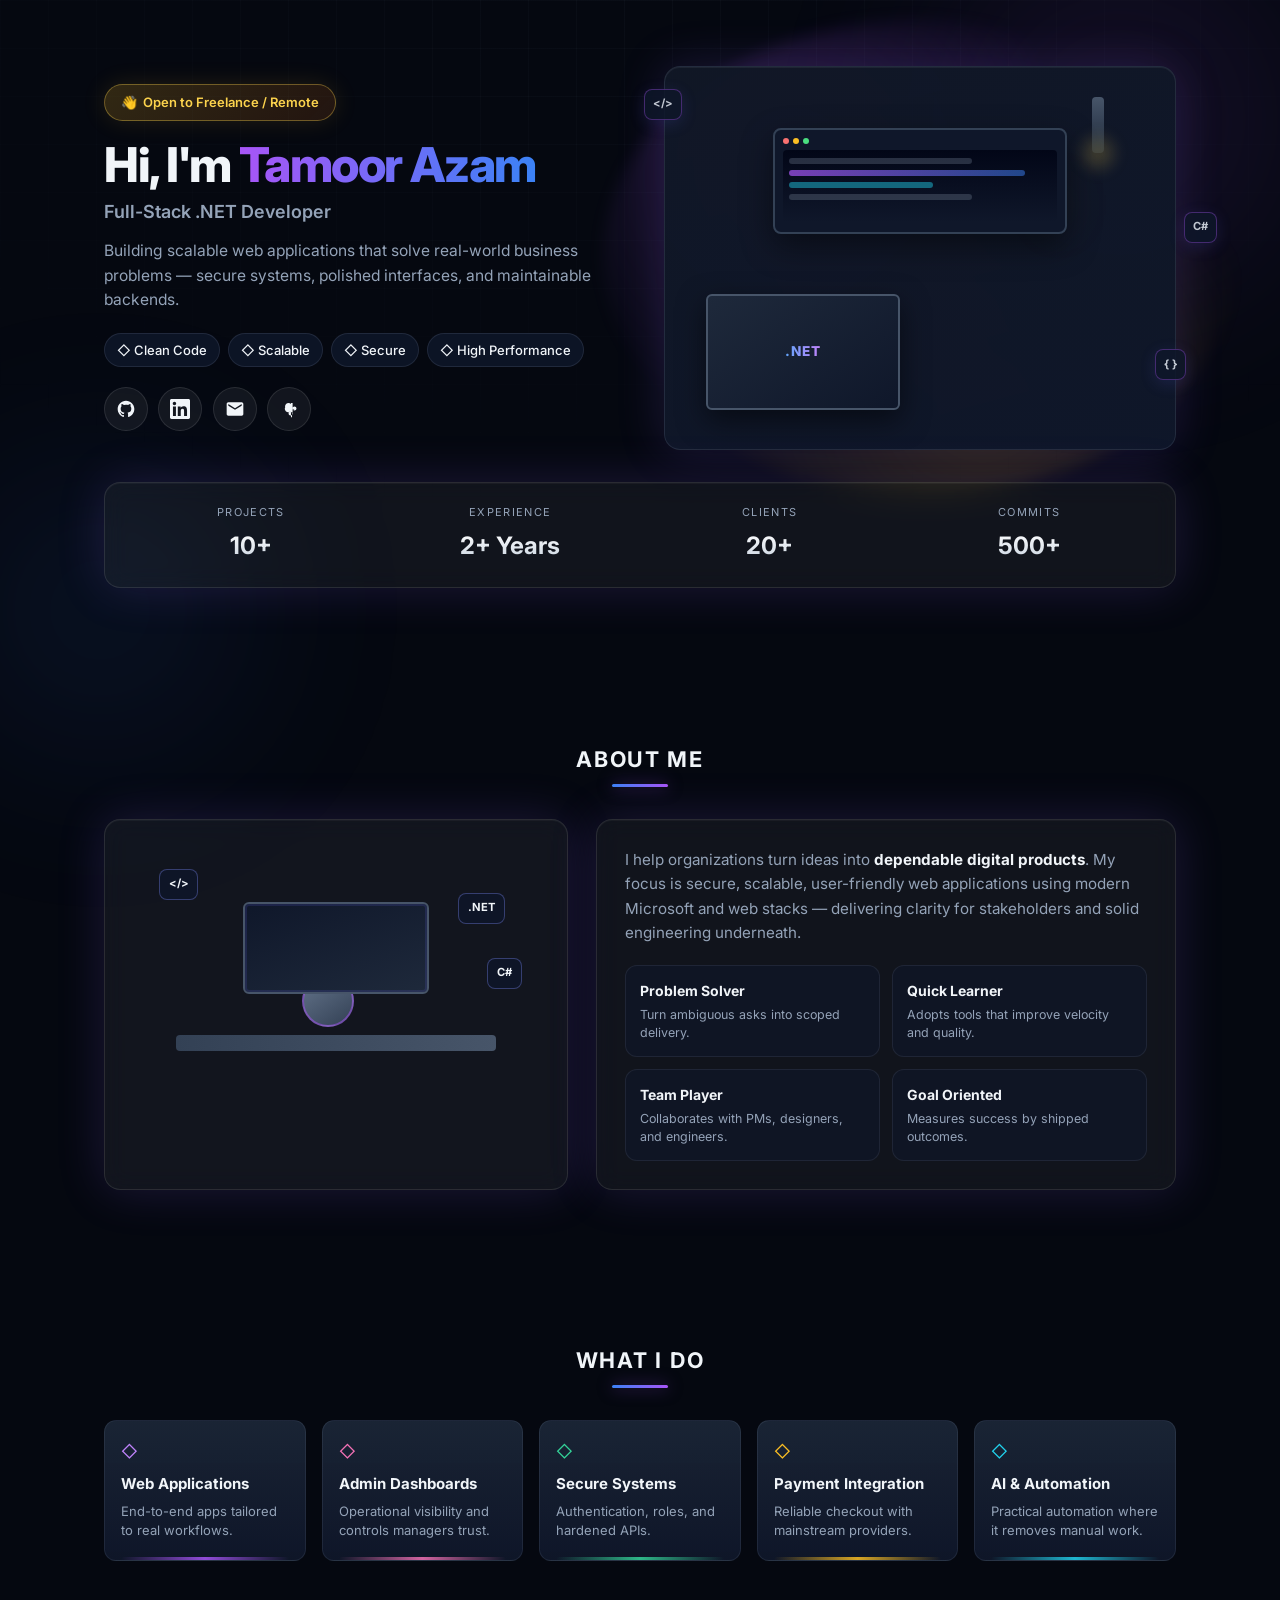
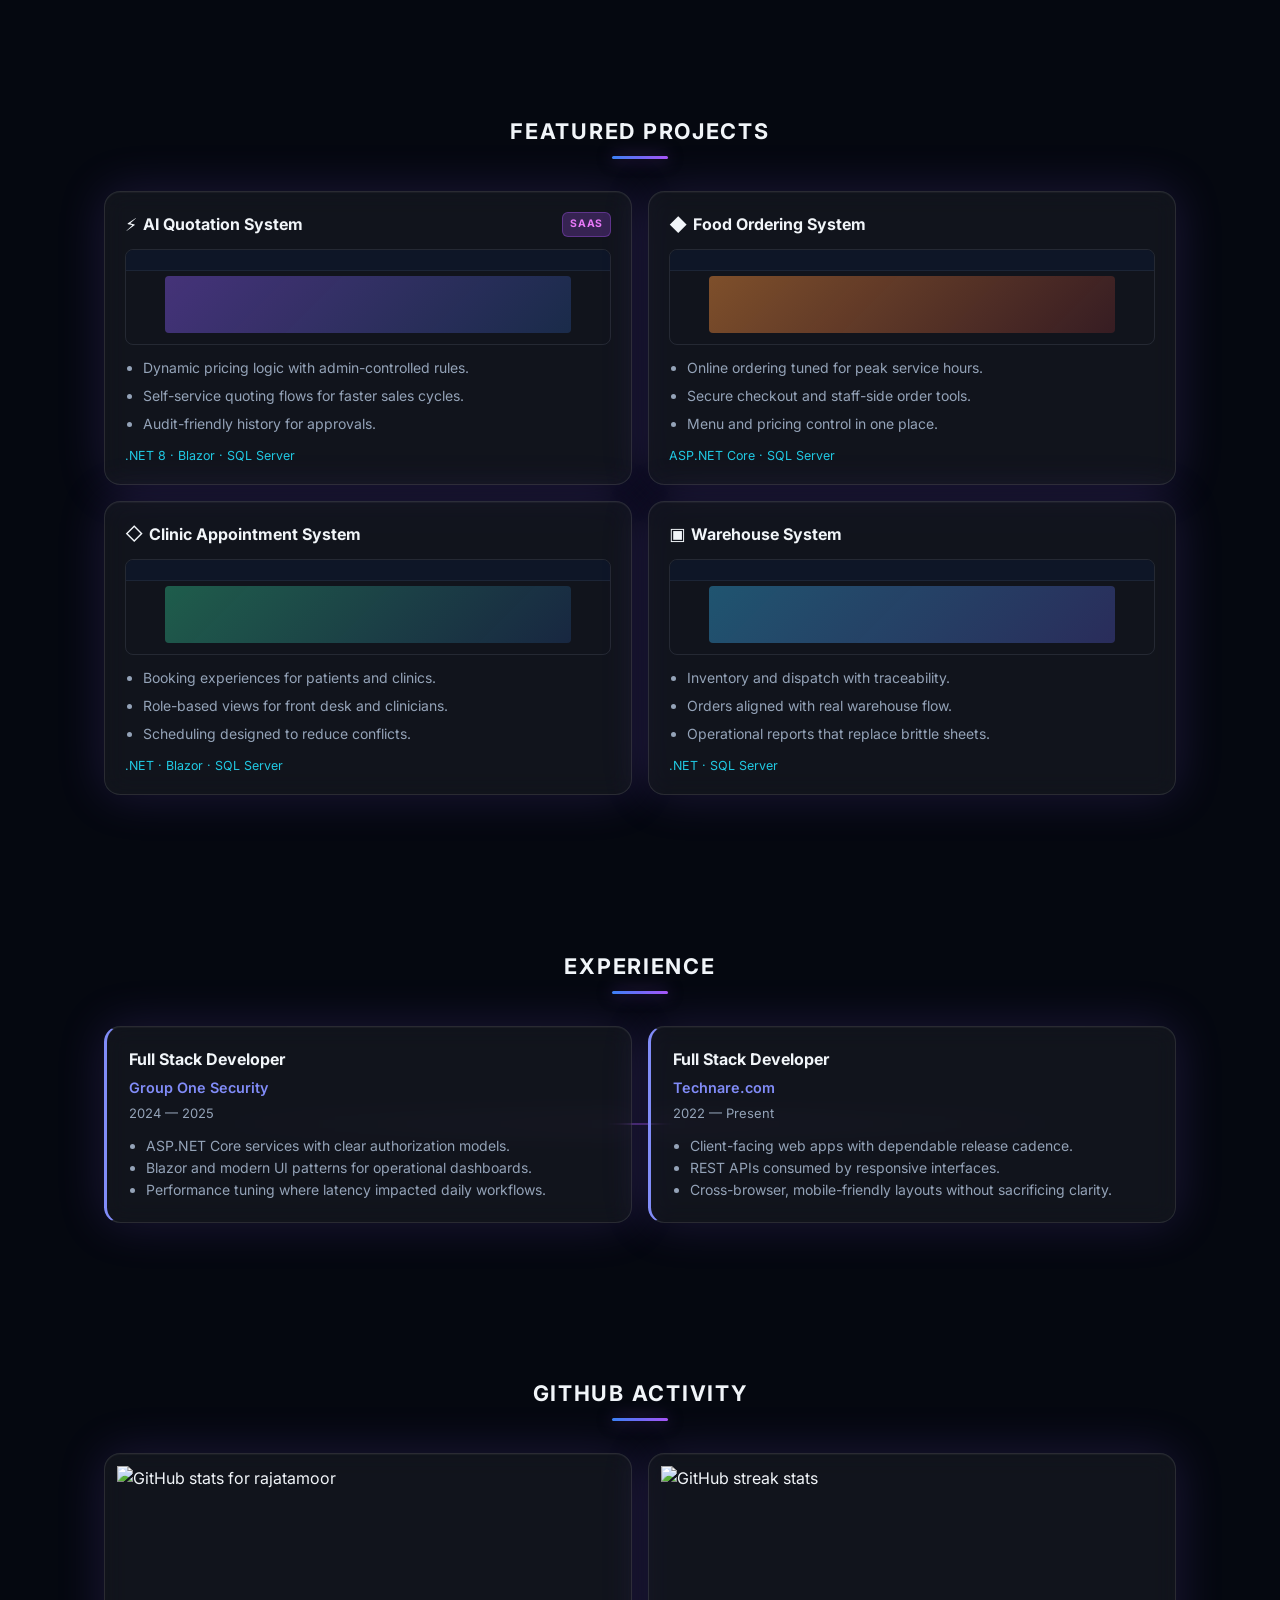
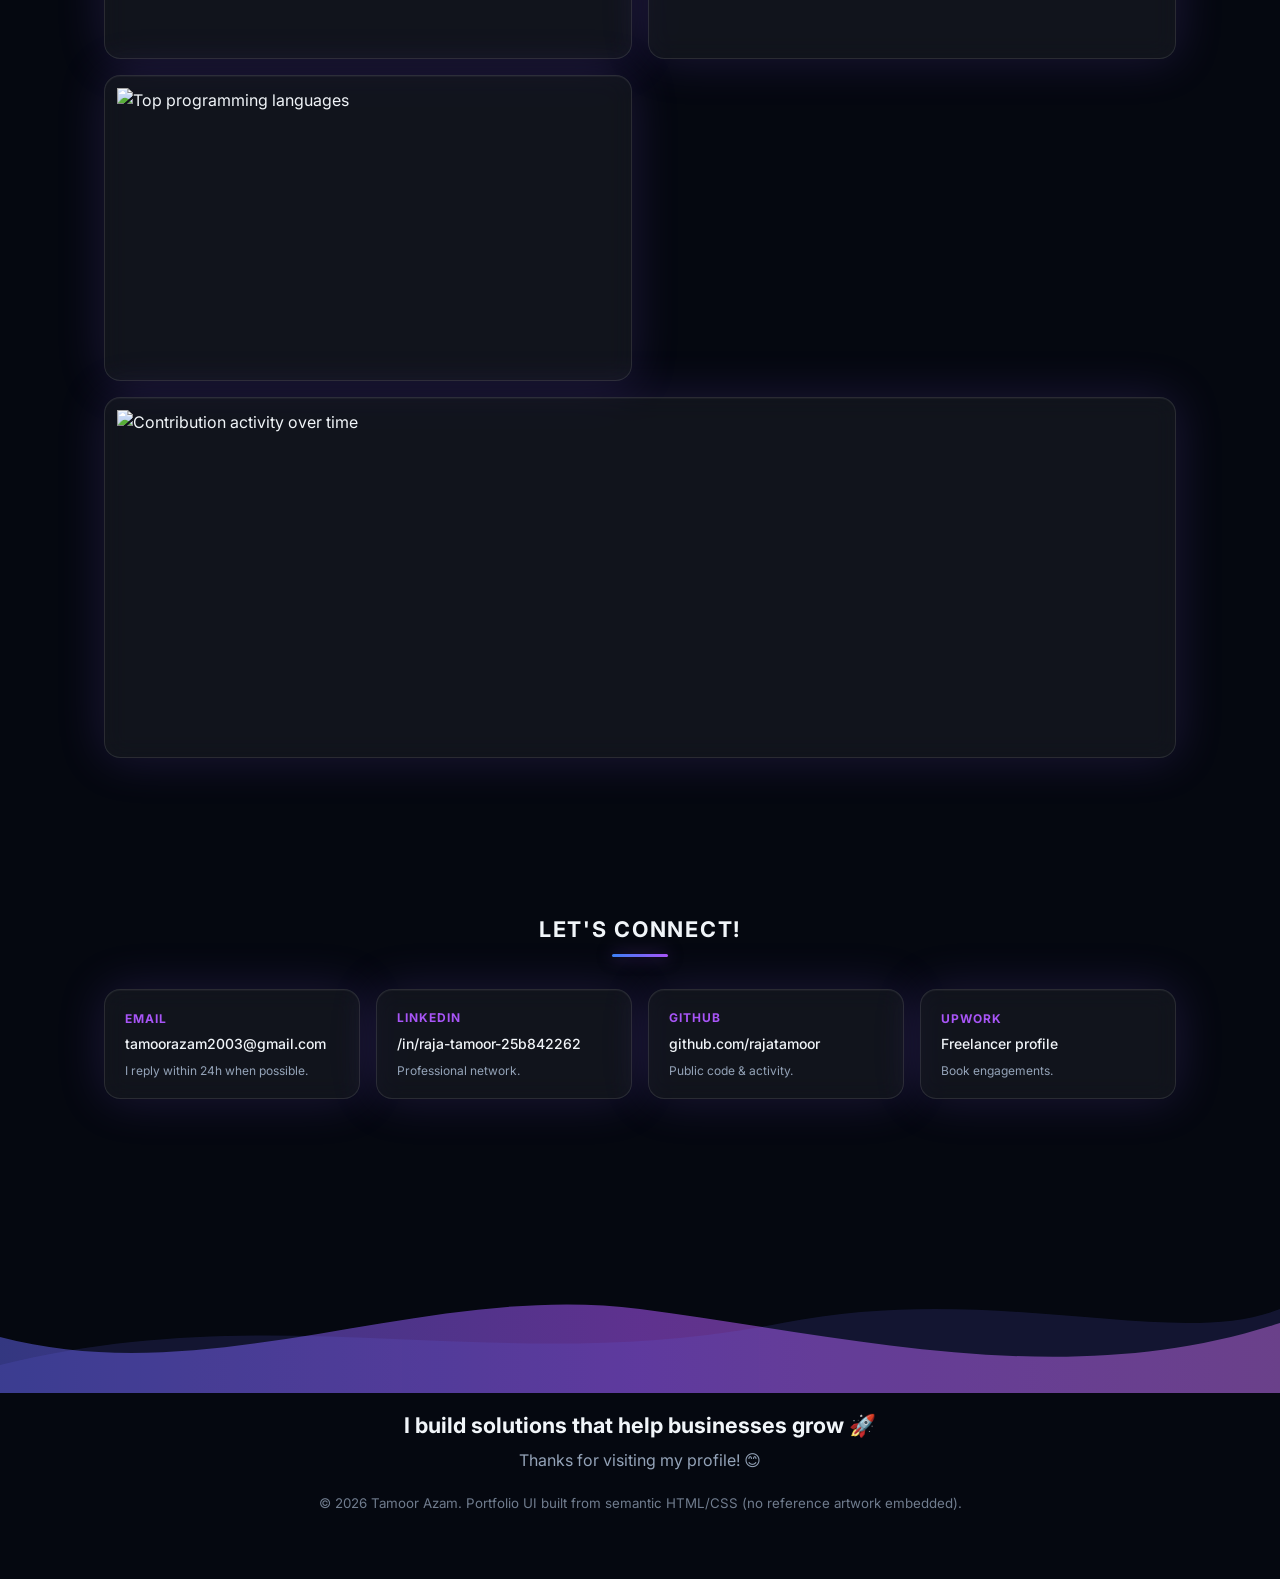
==== index.html @ 9d10acda "Rebuild portfolio as semantic HTML/CSS (no embedded mockups); project README Co-authored-by: Cursor " ====
<!DOCTYPE html>
<html lang="en">
<head>
  <meta charset="utf-8" />
  <meta name="viewport" content="width=device-width, initial-scale=1" />
  <meta name="description" content="Tamoor Azam — Full-Stack .NET Developer portfolio UI. Dark glassmorphism landing page." />
  <title>Tamoor Azam — Full-Stack .NET Developer</title>
  <link rel="preconnect" href="https://fonts.googleapis.com" />
  <link rel="preconnect" href="https://fonts.gstatic.com" crossorigin />
  <link href="https://fonts.googleapis.com/css2?family=Inter:wght@400;500;600;700;800&display=swap" rel="stylesheet" />
  <link rel="stylesheet" href="styles.css" />
</head>
<body>
  <a href="#main" class="skip-link">Skip to main content</a>

  <!-- Decorative background layers (pure CSS — no bitmap artwork from the design file) -->
  <div class="bg-grid" aria-hidden="true"></div>
  <div class="bg-glow bg-glow--tl" aria-hidden="true"></div>
  <div class="bg-glow bg-glow--br" aria-hidden="true"></div>

  <header class="site-header">
    <div class="container">
      <!-- Hero: split intro + recreated workstation composition -->
      <section class="hero" aria-labelledby="hero-heading">
        <div class="hero__intro">
          <p class="hero__badge"><span aria-hidden="true">👋</span> Open to Freelance / Remote</p>
          <h1 id="hero-heading" class="hero__title">
            Hi, I'm <span class="hero__name">Tamoor Azam</span>
          </h1>
          <p class="hero__role">Full-Stack .NET Developer</p>
          <p class="hero__lead">
            Building scalable web applications that solve real-world business problems — secure systems,
            polished interfaces, and maintainable backends.
          </p>

          <ul class="hero__tags" aria-label="Focus areas">
            <li class="hero__tag"><span aria-hidden="true">◇</span> Clean Code</li>
            <li class="hero__tag"><span aria-hidden="true">◇</span> Scalable</li>
            <li class="hero__tag"><span aria-hidden="true">◇</span> Secure</li>
            <li class="hero__tag"><span aria-hidden="true">◇</span> High Performance</li>
          </ul>

          <div class="hero__social" role="navigation" aria-label="Social links">
            <a class="social-btn" href="https://github.com/rajatamoor" target="_blank" rel="noopener noreferrer" aria-label="GitHub">
              <svg class="social-btn__icon" viewBox="0 0 24 24" aria-hidden="true"><path fill="currentColor" d="M12 2C6.477 2 2 6.477 2 12c0 4.418 2.865 8.166 6.839 9.489.5.092.682-.217.682-.482 0-.237-.009-.866-.013-1.7-2.782.603-3.369-1.34-3.369-1.34-.454-1.156-1.11-1.464-1.11-1.464-.908-.62.069-.608.069-.608 1.003.07 1.531 1.03 1.531 1.03.892 1.529 2.341 1.087 2.91.831.092-.646.35-1.086.636-1.336-2.22-.253-4.555-1.11-4.555-4.943 0-1.091.39-1.984 1.029-2.683-.103-.253-.446-1.272.098-2.65 0 0 .84-.269 2.75 1.025A9.578 9.578 0 0112 6.836c.85.004 1.705.114 2.504.336 1.909-1.294 2.747-1.025 2.747-1.025.546 1.379.203 2.398.1 2.651.64.699 1.028 1.592 1.028 2.683 0 3.842-2.339 4.687-4.566 4.935.359.309.678.919.678 1.852 0 1.336-.012 2.415-.012 2.743 0 .267.18.578.688.48C19.138 20.163 22 16.418 22 12c0-5.523-4.477-10-10-10z"/></svg>
            </a>
            <a class="social-btn" href="https://www.linkedin.com/in/raja-tamoor-25b842262/" target="_blank" rel="noopener noreferrer" aria-label="LinkedIn">
              <svg class="social-btn__icon" viewBox="0 0 24 24" aria-hidden="true"><path fill="currentColor" d="M20.447 20.452h-3.554v-5.569c0-1.328-.027-3.037-1.852-3.037-1.853 0-2.136 1.445-2.136 2.939v5.667H9.351V9h3.414v1.561h.046c.477-.9 1.637-1.85 3.37-1.85 3.601 0 4.267 2.37 4.267 5.455v6.286zM5.337 7.433c-1.144 0-2.063-.926-2.063-2.065 0-1.138.92-2.063 2.063-2.063 1.14 0 2.064.925 2.064 2.063 0 1.139-.925 2.065-2.064 2.065zm1.782 13.019H3.555V9h3.564v11.452zM22.225 0H1.771C.792 0 0 .774 0 1.729v20.542C0 23.227.792 24 1.771 24h20.451C23.2 24 24 23.227 24 22.271V1.729C24 .774 23.2 0 22.222 0h.003z"/></svg>
            </a>
            <a class="social-btn" href="mailto:tamoorazam2003@gmail.com" aria-label="Email">
              <svg class="social-btn__icon" viewBox="0 0 24 24" aria-hidden="true"><path fill="currentColor" d="M20 4H4c-1.1 0-2 .9-2 2v12c0 1.1.9 2 2 2h16c1.1 0 2-.9 2-2V6c0-1.1-.9-2-2-2zm0 4l-8 5-8-5V6l8 5 8-5v2z"/></svg>
            </a>
            <a class="social-btn" href="https://www.upwork.com/freelancers/~01b2d75ae98acbda8d?viewMode=1" target="_blank" rel="noopener noreferrer" aria-label="Upwork">
              <svg class="social-btn__icon" viewBox="0 0 24 24" aria-hidden="true"><path fill="currentColor" d="M18.561 13.158c-1.102 0-2.136-.447-2.938-1.251v9.884c0 .079-.065.144-.144.144H14.52c-.079 0-.144-.065-.144-.144v-9.884c-.802.804-1.836 1.251-2.938 1.251-2.317 0-4.205-1.891-4.205-4.21 0-2.319 1.888-4.21 4.205-4.21 1.102 0 2.136.447 2.938 1.251v-1.251h1.959v11.094c0 .079-.065.144-.144.144h-1.959c-.079 0-.144-.065-.144-.144v-1.251c-.802.804-1.836 1.251-2.938 1.251-2.317 0-4.205-1.891-4.205-4.21 0-2.319 1.888-4.21 4.205-4.21zm-7.081 4.21c0 1.319 1.073 2.394 2.394 2.394s2.394-1.075 2.394-2.394-1.073-2.394-2.394-2.394-2.394 1.075-2.394 2.394zm7.081-8.42c-1.319 0-2.394 1.075-2.394 2.394s1.075 2.394 2.394 2.394 2.394-1.075 2.394-2.394-1.075-2.394-2.394-2.394z"/></svg>
            </a>
          </div>
        </div>

        <!-- CSS-only workstation illustration (monitor + laptop + lamp glow) -->
        <div class="hero-visual" aria-hidden="true">
          <div class="hero-visual__ambient"></div>
          <div class="hero-visual__scene">
            <div class="hero-visual__lamp"></div>
            <div class="hero-visual__monitor">
              <div class="hero-visual__monitor-bar">
                <span></span><span></span><span></span>
              </div>
              <div class="hero-visual__monitor-code">
                <span class="hero-visual__line hero-visual__line--mute"></span>
                <span class="hero-visual__line hero-visual__line--accent"></span>
                <span class="hero-visual__line hero-visual__line--cyan"></span>
                <span class="hero-visual__line hero-visual__line--mute"></span>
              </div>
            </div>
            <div class="hero-visual__laptop">
              <span class="hero-visual__dotnet">.NET</span>
            </div>
          </div>
          <div class="hero-visual__orbit hero-visual__orbit--one">&lt;/&gt;</div>
          <div class="hero-visual__orbit hero-visual__orbit--two">{ }</div>
          <div class="hero-visual__orbit hero-visual__orbit--three">C#</div>
        </div>
      </section>

      <!-- Floating stats strip -->
      <div class="stats-bar glass" role="region" aria-label="Quick statistics">
        <div class="stats-bar__item">
          <span class="stats-bar__label">Projects</span>
          <strong class="stats-bar__value">10+</strong>
        </div>
        <div class="stats-bar__item">
          <span class="stats-bar__label">Experience</span>
          <strong class="stats-bar__value">2+ Years</strong>
        </div>
        <div class="stats-bar__item">
          <span class="stats-bar__label">Clients</span>
          <strong class="stats-bar__value">20+</strong>
        </div>
        <div class="stats-bar__item">
          <span class="stats-bar__label">Commits</span>
          <strong class="stats-bar__value">500+</strong>
        </div>
      </div>
    </div>
  </header>

  <main id="main">
    <!-- About -->
    <section class="section about" id="about" aria-labelledby="about-title">
      <div class="container">
        <h2 id="about-title" class="section__title">About Me</h2>
        <div class="about__layout">
          <figure class="about__figure glass glass--muted">
            <figcaption class="visually-hidden">Stylized developer workspace illustration built with CSS</figcaption>
            <div class="about-illus">
              <div class="about-illus__desk"></div>
              <div class="about-illus__avatar"></div>
              <div class="about-illus__screen"></div>
              <span class="about-illus__float about-illus__float--a">&lt;/&gt;</span>
              <span class="about-illus__float about-illus__float--b">.NET</span>
              <span class="about-illus__float about-illus__float--c">C#</span>
            </div>
          </figure>
          <div class="about__copy glass">
            <p class="about__text">
              I help organizations turn ideas into <strong>dependable digital products</strong>. My focus is secure,
              scalable, user-friendly web applications using modern Microsoft and web stacks — delivering clarity for stakeholders and solid engineering underneath.
            </p>
            <div class="trait-grid">
              <article class="trait-card">
                <h3 class="trait-card__title">Problem Solver</h3>
                <p class="trait-card__desc">Turn ambiguous asks into scoped delivery.</p>
              </article>
              <article class="trait-card">
                <h3 class="trait-card__title">Quick Learner</h3>
                <p class="trait-card__desc">Adopts tools that improve velocity and quality.</p>
              </article>
              <article class="trait-card">
                <h3 class="trait-card__title">Team Player</h3>
                <p class="trait-card__desc">Collaborates with PMs, designers, and engineers.</p>
              </article>
              <article class="trait-card">
                <h3 class="trait-card__title">Goal Oriented</h3>
                <p class="trait-card__desc">Measures success by shipped outcomes.</p>
              </article>
            </div>
          </div>
        </div>
      </div>
    </section>

    <!-- Services -->
    <section class="section services" id="services" aria-labelledby="services-title">
      <div class="container">
        <h2 id="services-title" class="section__title">What I Do</h2>
        <div class="services__grid">
          <article class="service-card">
            <div class="service-card__icon service-card__icon--violet" aria-hidden="true">◇</div>
            <h3 class="service-card__title">Web Applications</h3>
            <p class="service-card__desc">End-to-end apps tailored to real workflows.</p>
          </article>
          <article class="service-card">
            <div class="service-card__icon service-card__icon--pink" aria-hidden="true">◇</div>
            <h3 class="service-card__title">Admin Dashboards</h3>
            <p class="service-card__desc">Operational visibility and controls managers trust.</p>
          </article>
          <article class="service-card">
            <div class="service-card__icon service-card__icon--green" aria-hidden="true">◇</div>
            <h3 class="service-card__title">Secure Systems</h3>
            <p class="service-card__desc">Authentication, roles, and hardened APIs.</p>
          </article>
          <article class="service-card">
            <div class="service-card__icon service-card__icon--amber" aria-hidden="true">◇</div>
            <h3 class="service-card__title">Payment Integration</h3>
            <p class="service-card__desc">Reliable checkout with mainstream providers.</p>
          </article>
          <article class="service-card">
            <div class="service-card__icon service-card__icon--cyan" aria-hidden="true">◇</div>
            <h3 class="service-card__title">AI &amp; Automation</h3>
            <p class="service-card__desc">Practical automation where it removes manual work.</p>
          </article>
        </div>
      </div>
    </section>

    <!-- Projects -->
    <section class="section projects" id="projects" aria-labelledby="projects-title">
      <div class="container">
        <h2 id="projects-title" class="section__title">Featured Projects</h2>
        <div class="projects__grid">
          <article class="project-card glass">
            <header class="project-card__head">
              <span class="project-card__emoji" aria-hidden="true">⚡</span>
              <h3 class="project-card__title">AI Quotation System</h3>
              <span class="project-card__badge">SaaS</span>
            </header>
            <div class="project-card__preview" aria-hidden="true">
              <div class="mock-ui mock-ui--purple"></div>
            </div>
            <ul class="project-card__list">
              <li>Dynamic pricing logic with admin-controlled rules.</li>
              <li>Self-service quoting flows for faster sales cycles.</li>
              <li>Audit-friendly history for approvals.</li>
            </ul>
            <p class="project-card__stack">.NET 8 · Blazor · SQL Server</p>
          </article>

          <article class="project-card glass">
            <header class="project-card__head">
              <span class="project-card__emoji" aria-hidden="true">◆</span>
              <h3 class="project-card__title">Food Ordering System</h3>
            </header>
            <div class="project-card__preview" aria-hidden="true">
              <div class="mock-ui mock-ui--orange"></div>
            </div>
            <ul class="project-card__list">
              <li>Online ordering tuned for peak service hours.</li>
              <li>Secure checkout and staff-side order tools.</li>
              <li>Menu and pricing control in one place.</li>
            </ul>
            <p class="project-card__stack">ASP.NET Core · SQL Server</p>
          </article>

          <article class="project-card glass">
            <header class="project-card__head">
              <span class="project-card__emoji" aria-hidden="true">◇</span>
              <h3 class="project-card__title">Clinic Appointment System</h3>
            </header>
            <div class="project-card__preview" aria-hidden="true">
              <div class="mock-ui mock-ui--green"></div>
            </div>
            <ul class="project-card__list">
              <li>Booking experiences for patients and clinics.</li>
              <li>Role-based views for front desk and clinicians.</li>
              <li>Scheduling designed to reduce conflicts.</li>
            </ul>
            <p class="project-card__stack">.NET · Blazor · SQL Server</p>
          </article>

          <article class="project-card glass">
            <header class="project-card__head">
              <span class="project-card__emoji" aria-hidden="true">▣</span>
              <h3 class="project-card__title">Warehouse System</h3>
            </header>
            <div class="project-card__preview" aria-hidden="true">
              <div class="mock-ui mock-ui--blue"></div>
            </div>
            <ul class="project-card__list">
              <li>Inventory and dispatch with traceability.</li>
              <li>Orders aligned with real warehouse flow.</li>
              <li>Operational reports that replace brittle sheets.</li>
            </ul>
            <p class="project-card__stack">.NET · SQL Server</p>
          </article>
        </div>
      </div>
    </section>

    <!-- Experience timeline -->
    <section class="section experience" id="experience" aria-labelledby="experience-title">
      <div class="container">
        <h2 id="experience-title" class="section__title">Experience</h2>
        <div class="timeline">
          <div class="timeline__track" aria-hidden="true"></div>
          <article class="timeline__card glass">
            <header class="timeline__header">
              <h3 class="timeline__role">Full Stack Developer</h3>
              <p class="timeline__company">Group One Security</p>
              <p class="timeline__dates">2024 — 2025</p>
            </header>
            <ul class="timeline__list">
              <li>ASP.NET Core services with clear authorization models.</li>
              <li>Blazor and modern UI patterns for operational dashboards.</li>
              <li>Performance tuning where latency impacted daily workflows.</li>
            </ul>
          </article>
          <article class="timeline__card glass">
            <header class="timeline__header">
              <h3 class="timeline__role">Full Stack Developer</h3>
              <p class="timeline__company">Technare.com</p>
              <p class="timeline__dates">2022 — Present</p>
            </header>
            <ul class="timeline__list">
              <li>Client-facing web apps with dependable release cadence.</li>
              <li>REST APIs consumed by responsive interfaces.</li>
              <li>Cross-browser, mobile-friendly layouts without sacrificing clarity.</li>
            </ul>
          </article>
        </div>
      </div>
    </section>

    <!-- GitHub widgets (dynamic SVG images — not the Figma reference bitmap) -->
    <section class="section github-section" id="activity" aria-labelledby="github-title">
      <div class="container">
        <h2 id="github-title" class="section__title">GitHub Activity</h2>
        <div class="github-section__grid">
          <figure class="github-widget glass">
            <figcaption class="visually-hidden">GitHub statistics</figcaption>
            <img src="https://github-readme-stats.vercel.app/api?username=rajatamoor&show_icons=true&theme=tokyonight&hide_border=true&rank_icon=github" alt="GitHub stats for rajatamoor" width="420" height="165" loading="lazy" />
          </figure>
          <figure class="github-widget glass">
            <figcaption class="visually-hidden">GitHub contribution streak</figcaption>
            <img src="https://streak-stats.demolab.com/?user=rajatamoor&theme=tokyonight&hide_border=true" alt="GitHub streak stats" width="420" height="165" loading="lazy" />
          </figure>
          <figure class="github-widget glass github-widget--wide">
            <figcaption class="visually-hidden">Most used languages</figcaption>
            <img src="https://github-readme-stats.vercel.app/api/top-langs/?username=rajatamoor&layout=donut&theme=tokyonight&hide_border=true&langs_count=6" alt="Top programming languages" width="420" height="280" loading="lazy" />
          </figure>
          <figure class="github-widget glass github-widget--full">
            <figcaption class="visually-hidden">Contribution graph</figcaption>
            <img src="https://github-readme-activity-graph.vercel.app/graph?username=rajatamoor&theme=tokyo-night&hide_border=true&area=true" alt="Contribution activity over time" width="1000" height="320" loading="lazy" />
          </figure>
        </div>
      </div>
    </section>

    <!-- Contact -->
    <section class="section contact" id="contact" aria-labelledby="contact-title">
      <div class="container">
        <h2 id="contact-title" class="section__title">Let's Connect!</h2>
        <div class="contact__grid">
          <a class="contact-card glass" href="mailto:tamoorazam2003@gmail.com">
            <span class="contact-card__label">Email</span>
            <span class="contact-card__value">tamoorazam2003@gmail.com</span>
            <span class="contact-card__hint">I reply within 24h when possible.</span>
          </a>
          <a class="contact-card glass" href="https://www.linkedin.com/in/raja-tamoor-25b842262/" target="_blank" rel="noopener noreferrer">
            <span class="contact-card__label">LinkedIn</span>
            <span class="contact-card__value">/in/raja-tamoor-25b842262</span>
            <span class="contact-card__hint">Professional network.</span>
          </a>
          <a class="contact-card glass" href="https://github.com/rajatamoor" target="_blank" rel="noopener noreferrer">
            <span class="contact-card__label">GitHub</span>
            <span class="contact-card__value">github.com/rajatamoor</span>
            <span class="contact-card__hint">Public code &amp; activity.</span>
          </a>
          <a class="contact-card glass" href="https://www.upwork.com/freelancers/~01b2d75ae98acbda8d?viewMode=1" target="_blank" rel="noopener noreferrer">
            <span class="contact-card__label">Upwork</span>
            <span class="contact-card__value">Freelancer profile</span>
            <span class="contact-card__hint">Book engagements.</span>
          </a>
        </div>
      </div>
    </section>
  </main>

  <footer class="site-footer">
    <div class="footer-wave" aria-hidden="true">
      <svg class="footer-wave__svg" viewBox="0 0 1440 200" preserveAspectRatio="none">
        <defs>
          <linearGradient id="wave-grad" x1="0%" y1="0%" x2="100%" y2="0%">
            <stop offset="0%" stop-color="#6366f1" stop-opacity="0.5" />
            <stop offset="50%" stop-color="#a855f7" stop-opacity="0.55" />
            <stop offset="100%" stop-color="#e879f9" stop-opacity="0.45" />
          </linearGradient>
        </defs>
        <path fill="url(#wave-grad)" d="M0,120 C240,200 480,40 720,80 C960,120 1200,200 1440,100 L1440,200 L0,200 Z" />
        <path fill="rgba(99,102,241,0.15)" d="M0,160 C320,60 560,180 880,100 C1120,40 1320,140 1440,80 L1440,200 L0,200 Z" />
      </svg>
    </div>
    <div class="container site-footer__inner">
      <p class="site-footer__tagline">I build solutions that help businesses grow <span aria-hidden="true">🚀</span></p>
      <p class="site-footer__thanks">Thanks for visiting my profile! <span aria-hidden="true">😊</span></p>
      <p class="site-footer__legal"><small>&copy; 2026 Tamoor Azam. Portfolio UI built from semantic HTML/CSS (no reference artwork embedded).</small></p>
    </div>
  </footer>
</body>
</html>
---- styles.css ----
/**
 * Portfolio landing — Tamoor Azam
 * Dark glassmorphism theme (design reference recreated in CSS only).
 */

/* -------------------------------------------------------------------------
   CSS variables
   ------------------------------------------------------------------------- */
:root {
  --color-bg-deep: #050810;
  --color-bg: #080c18;
  --color-text: #f1f5f9;
  --color-muted: #94a3b8;
  --color-accent-start: #a855f7;
  --color-accent-end: #3b82f6;
  --color-cyan: #22d3ee;
  --color-magenta: #e879f9;
  --glass-bg: rgba(255, 255, 255, 0.05);
  --glass-border: rgba(255, 255, 255, 0.1);
  --glass-blur: blur(12px);
  --radius-lg: 16px;
  --radius-md: 12px;
  --radius-sm: 8px;
  --shadow-glow: 0 0 48px rgba(139, 92, 246, 0.18);
  --font-sans: "Inter", system-ui, -apple-system, "Segoe UI", Roboto, sans-serif;
  --container: 1120px;
  --space-section: clamp(3rem, 6vw, 5rem);
}

/* -------------------------------------------------------------------------
   Reset & base
   ------------------------------------------------------------------------- */
*,
*::before,
*::after {
  box-sizing: border-box;
}

html {
  scroll-behavior: smooth;
}

body {
  margin: 0;
  min-height: 100vh;
  font-family: var(--font-sans);
  font-size: 1rem;
  line-height: 1.6;
  color: var(--color-text);
  background: var(--color-bg-deep);
}

img {
  max-width: 100%;
  height: auto;
  display: block;
}

a {
  color: inherit;
}

/* Skip link */
.skip-link {
  position: absolute;
  left: -9999px;
  top: 0;
  padding: 0.75rem 1rem;
  background: #fff;
  color: #000;
  font-weight: 600;
  z-index: 100;
}
.skip-link:focus {
  left: 1rem;
  top: 1rem;
}

.visually-hidden {
  position: absolute;
  width: 1px;
  height: 1px;
  padding: 0;
  margin: -1px;
  overflow: hidden;
  clip: rect(0, 0, 0, 0);
  white-space: nowrap;
  border: 0;
}

.container {
  width: 100%;
  max-width: var(--container);
  margin-inline: auto;
  padding-inline: clamp(1rem, 4vw, 1.5rem);
}

/* Background atmosphere (no images) */
.bg-grid {
  position: fixed;
  inset: 0;
  pointer-events: none;
  z-index: 0;
  background-image: linear-gradient(rgba(148, 163, 184, 0.04) 1px, transparent 1px),
    linear-gradient(90deg, rgba(148, 163, 184, 0.04) 1px, transparent 1px);
  background-size: 48px 48px;
  mask-image: radial-gradient(ellipse 80% 60% at 50% 0%, black, transparent);
}

.bg-glow {
  position: fixed;
  border-radius: 50%;
  filter: blur(100px);
  opacity: 0.35;
  pointer-events: none;
  z-index: 0;
}
.bg-glow--tl {
  width: 480px;
  height: 480px;
  top: -120px;
  right: -80px;
  background: radial-gradient(circle, rgba(168, 85, 247, 0.5), transparent 70%);
}
.bg-glow--br {
  width: 400px;
  height: 400px;
  bottom: 10%;
  left: -100px;
  background: radial-gradient(circle, rgba(59, 130, 246, 0.45), transparent 70%);
}

body > *:not(.bg-grid):not(.bg-glow) {
  position: relative;
  z-index: 1;
}

/* Glass utility */
.glass {
  background: var(--glass-bg);
  backdrop-filter: var(--glass-blur);
  -webkit-backdrop-filter: var(--glass-blur);
  border: 1px solid var(--glass-border);
  border-radius: var(--radius-lg);
  box-shadow: var(--shadow-glow), inset 0 1px 0 rgba(255, 255, 255, 0.04);
}

.glass--muted {
  background: rgba(226, 232, 240, 0.06);
}

/* -------------------------------------------------------------------------
   Site header / Hero
   ------------------------------------------------------------------------- */
.site-header {
  padding-block: clamp(1.5rem, 4vw, 2.5rem);
  padding-bottom: 0;
}

.hero {
  display: grid;
  grid-template-columns: 1fr 1fr;
  gap: clamp(1.5rem, 4vw, 3rem);
  align-items: center;
  margin-bottom: clamp(1.25rem, 3vw, 2rem);
}

@media (max-width: 960px) {
  .hero {
    grid-template-columns: 1fr;
  }
  .hero-visual {
    order: -1;
    max-width: 420px;
    margin-inline: auto;
  }
}

.hero__badge {
  display: inline-flex;
  align-items: center;
  gap: 0.35rem;
  margin: 0 0 1rem;
  padding: 0.45rem 1rem;
  font-size: 0.8125rem;
  font-weight: 600;
  border-radius: 999px;
  background: linear-gradient(135deg, rgba(251, 191, 36, 0.18), rgba(249, 115, 22, 0.12));
  border: 1px solid rgba(252, 211, 77, 0.35);
  color: #fcd34d;
  box-shadow: 0 0 24px rgba(251, 191, 36, 0.12);
}

.hero__title {
  margin: 0 0 0.35rem;
  font-size: clamp(2rem, 4.5vw, 3rem);
  font-weight: 800;
  letter-spacing: -0.03em;
  line-height: 1.15;
}

.hero__name {
  background: linear-gradient(to right, var(--color-accent-start), var(--color-accent-end));
  -webkit-background-clip: text;
  background-clip: text;
  color: transparent;
}

.hero__role {
  margin: 0 0 0.75rem;
  font-size: 1.125rem;
  font-weight: 600;
  color: var(--color-muted);
}

.hero__lead {
  margin: 0 0 1.25rem;
  max-width: 34rem;
  color: var(--color-muted);
  font-size: 0.975rem;
}

.hero__tags {
  display: flex;
  flex-wrap: wrap;
  gap: 0.5rem;
  margin: 0 0 1.25rem;
  padding: 0;
  list-style: none;
}

.hero__tag {
  font-size: 0.8125rem;
  font-weight: 500;
  padding: 0.35rem 0.75rem;
  border-radius: 999px;
  background: rgba(15, 23, 42, 0.85);
  border: 1px solid rgba(148, 163, 184, 0.15);
  color: var(--color-text);
}

.hero__social {
  display: flex;
  gap: 0.65rem;
}

.social-btn {
  display: inline-flex;
  align-items: center;
  justify-content: center;
  width: 44px;
  height: 44px;
  border-radius: 50%;
  background: rgba(255, 255, 255, 0.06);
  border: 1px solid var(--glass-border);
  color: var(--color-text);
  text-decoration: none;
  transition: transform 0.15s ease, box-shadow 0.15s ease, border-color 0.15s ease;
}
.social-btn:hover {
  transform: translateY(-2px);
  border-color: rgba(168, 85, 247, 0.45);
  box-shadow: 0 8px 24px rgba(99, 102, 241, 0.2);
}

.social-btn__icon {
  width: 20px;
  height: 20px;
}

/* Hero workstation composition */
.hero-visual {
  position: relative;
  aspect-ratio: 4 / 3;
  border-radius: var(--radius-lg);
  overflow: visible;
}

.hero-visual__ambient {
  position: absolute;
  inset: -12%;
  background: radial-gradient(ellipse at 60% 80%, rgba(251, 191, 36, 0.15), transparent 55%),
    radial-gradient(circle at 30% 30%, rgba(168, 85, 247, 0.2), transparent 50%);
  border-radius: 50%;
  filter: blur(8px);
}

.hero-visual__scene {
  position: relative;
  height: 100%;
  border-radius: var(--radius-lg);
  border: 1px solid rgba(148, 163, 184, 0.15);
  background: linear-gradient(165deg, rgba(17, 24, 39, 0.95), rgba(15, 23, 42, 0.98));
  box-shadow: var(--shadow-glow), inset 0 1px 0 rgba(255, 255, 255, 0.06);
  padding: 12% 10% 14%;
}

.hero-visual__lamp {
  position: absolute;
  top: 8%;
  right: 14%;
  width: 12px;
  height: 56px;
  background: linear-gradient(180deg, #475569, #1e293b);
  border-radius: 4px;
  box-shadow: -40px 80px 60px rgba(251, 191, 36, 0.12);
}
.hero-visual__lamp::after {
  content: "";
  position: absolute;
  bottom: -24px;
  left: 50%;
  transform: translateX(-50%);
  width: 48px;
  height: 48px;
  border-radius: 50%;
  background: radial-gradient(circle, rgba(252, 211, 77, 0.25), transparent 70%);
  filter: blur(6px);
}

.hero-visual__monitor {
  position: relative;
  width: 72%;
  margin: 0 auto 8%;
  border-radius: var(--radius-sm);
  border: 2px solid #334155;
  background: #0f172a;
  box-shadow: 0 12px 32px rgba(0, 0, 0, 0.45);
  padding: 8px 8px 10px;
}

.hero-visual__monitor-bar {
  display: flex;
  gap: 4px;
  margin-bottom: 6px;
}
.hero-visual__monitor-bar span {
  width: 6px;
  height: 6px;
  border-radius: 50%;
  background: #475569;
}
.hero-visual__monitor-bar span:first-child {
  background: #f87171;
}
.hero-visual__monitor-bar span:nth-child(2) {
  background: #fbbf24;
}
.hero-visual__monitor-bar span:nth-child(3) {
  background: #4ade80;
}

.hero-visual__monitor-code {
  display: flex;
  flex-direction: column;
  gap: 6px;
  padding: 8px 6px;
  min-height: 72px;
  background: linear-gradient(180deg, #020617, #0f172a);
  border-radius: 4px;
}

.hero-visual__line {
  display: block;
  height: 6px;
  border-radius: 3px;
}
.hero-visual__line--mute {
  width: 70%;
  background: rgba(148, 163, 184, 0.25);
}
.hero-visual__line--accent {
  width: 90%;
  background: linear-gradient(90deg, rgba(168, 85, 247, 0.7), rgba(59, 130, 246, 0.5));
}
.hero-visual__line--cyan {
  width: 55%;
  background: rgba(34, 211, 238, 0.45);
}

.hero-visual__laptop {
  position: absolute;
  bottom: 10%;
  left: 8%;
  width: 38%;
  aspect-ratio: 5 / 3;
  border-radius: 6px;
  border: 2px solid #475569;
  background: linear-gradient(145deg, #1e293b, #0f172a);
  display: flex;
  align-items: center;
  justify-content: center;
  box-shadow: 0 10px 28px rgba(0, 0, 0, 0.5);
}

.hero-visual__dotnet {
  font-size: clamp(0.65rem, 1.8vw, 0.85rem);
  font-weight: 800;
  letter-spacing: 0.06em;
  background: linear-gradient(to right, #60a5fa, #c084fc);
  -webkit-background-clip: text;
  background-clip: text;
  color: transparent;
}

.hero-visual__orbit {
  position: absolute;
  font-size: 0.7rem;
  font-weight: 700;
  color: rgba(226, 232, 240, 0.85);
  padding: 0.35rem 0.5rem;
  border-radius: var(--radius-sm);
  border: 1px solid rgba(168, 85, 247, 0.35);
  background: rgba(15, 23, 42, 0.85);
  box-shadow: 0 4px 16px rgba(99, 102, 241, 0.15);
}
.hero-visual__orbit--one {
  top: 6%;
  left: -4%;
}
.hero-visual__orbit--two {
  bottom: 18%;
  right: -2%;
}
.hero-visual__orbit--three {
  top: 38%;
  right: -8%;
}

/* Stats bar */
.stats-bar {
  display: grid;
  grid-template-columns: repeat(4, 1fr);
  gap: 0.5rem;
  padding: 1rem 1.25rem;
  margin-bottom: var(--space-section);
}

@media (max-width: 640px) {
  .stats-bar {
    grid-template-columns: repeat(2, 1fr);
  }
}

.stats-bar__item {
  text-align: center;
  padding: 0.35rem;
}

.stats-bar__label {
  display: block;
  font-size: 0.6875rem;
  text-transform: uppercase;
  letter-spacing: 0.12em;
  color: var(--color-muted);
  margin-bottom: 0.35rem;
}

.stats-bar__value {
  font-size: clamp(1.15rem, 2.5vw, 1.5rem);
  font-weight: 700;
  background: linear-gradient(180deg, #fff, #cbd5e1);
  -webkit-background-clip: text;
  background-clip: text;
  color: transparent;
}

/* -------------------------------------------------------------------------
   Sections shared
   ------------------------------------------------------------------------- */
.section {
  padding-block: var(--space-section);
}

.section__title {
  margin: 0 0 clamp(1.25rem, 3vw, 2rem);
  font-size: 1.35rem;
  font-weight: 700;
  text-align: center;
  text-transform: uppercase;
  letter-spacing: 0.08em;
  position: relative;
  padding-bottom: 0.65rem;
}

.section__title::after {
  content: "";
  position: absolute;
  left: 50%;
  bottom: 0;
  transform: translateX(-50%);
  width: 56px;
  height: 3px;
  border-radius: 999px;
  background: linear-gradient(90deg, var(--color-accent-end), var(--color-accent-start));
  box-shadow: 0 0 16px rgba(168, 85, 247, 0.5);
}

/* About */
.about__layout {
  display: grid;
  grid-template-columns: minmax(0, 1fr) minmax(0, 1.25fr);
  gap: clamp(1rem, 3vw, 1.75rem);
  align-items: stretch;
}

@media (max-width: 840px) {
  .about__layout {
    grid-template-columns: 1fr;
  }
}

.about__figure {
  margin: 0;
  padding: 1.25rem;
  min-height: 280px;
}

.about-illus {
  position: relative;
  height: 240px;
}

.about-illus__desk {
  position: absolute;
  bottom: 12%;
  left: 12%;
  right: 12%;
  height: 16px;
  border-radius: 4px;
  background: linear-gradient(90deg, #334155, #475569);
}

.about-illus__avatar {
  position: absolute;
  bottom: 22%;
  left: 42%;
  width: 52px;
  height: 52px;
  border-radius: 50%;
  background: linear-gradient(145deg, #64748b, #334155);
  border: 2px solid rgba(168, 85, 247, 0.5);
}

.about-illus__screen {
  position: absolute;
  bottom: 36%;
  left: 28%;
  width: 44%;
  height: 38%;
  border-radius: 6px;
  border: 2px solid #475569;
  background: linear-gradient(160deg, #0f172a, #1e293b);
  box-shadow: inset 0 0 0 2px rgba(99, 102, 241, 0.15);
}

.about-illus__float {
  position: absolute;
  font-size: 0.7rem;
  font-weight: 700;
  padding: 0.35rem 0.55rem;
  border-radius: var(--radius-sm);
  border: 1px solid rgba(129, 140, 248, 0.35);
  background: rgba(15, 23, 42, 0.9);
}
.about-illus__float--a {
  top: 12%;
  left: 8%;
}
.about-illus__float--b {
  top: 22%;
  right: 10%;
}
.about-illus__float--c {
  bottom: 38%;
  right: 6%;
}

.about__copy {
  padding: clamp(1.25rem, 3vw, 1.75rem);
}

.about__text {
  margin: 0 0 1.25rem;
  color: var(--color-muted);
  font-size: 0.95rem;
}

.about__text strong {
  color: var(--color-text);
}

.trait-grid {
  display: grid;
  grid-template-columns: repeat(2, 1fr);
  gap: 0.75rem;
}

@media (max-width: 520px) {
  .trait-grid {
    grid-template-columns: 1fr;
  }
}

.trait-card {
  padding: 0.85rem;
  border-radius: var(--radius-md);
  background: rgba(15, 23, 42, 0.6);
  border: 1px solid rgba(148, 163, 184, 0.12);
}

.trait-card__title {
  margin: 0 0 0.25rem;
  font-size: 0.875rem;
  font-weight: 700;
}

.trait-card__desc {
  margin: 0;
  font-size: 0.78rem;
  color: var(--color-muted);
  line-height: 1.45;
}

/* Services */
.services__grid {
  display: grid;
  grid-template-columns: repeat(auto-fit, minmax(160px, 1fr));
  gap: 1rem;
}

.service-card {
  position: relative;
  padding: 1.1rem 1rem 1.25rem;
  border-radius: var(--radius-md);
  background: linear-gradient(180deg, rgba(30, 41, 59, 0.85), rgba(15, 23, 42, 0.95));
  border: 1px solid rgba(148, 163, 184, 0.12);
  overflow: hidden;
}

.service-card::after {
  content: "";
  position: absolute;
  bottom: 0;
  left: 8%;
  right: 8%;
  height: 3px;
  border-radius: 3px 3px 0 0;
  background: linear-gradient(90deg, transparent, var(--line, #a855f7), transparent);
  opacity: 0.85;
}

.service-card:nth-child(1) {
  --line: #a855f7;
}
.service-card:nth-child(2) {
  --line: #f472b6;
}
.service-card:nth-child(3) {
  --line: #34d399;
}
.service-card:nth-child(4) {
  --line: #fbbf24;
}
.service-card:nth-child(5) {
  --line: #22d3ee;
}

.service-card__icon {
  font-size: 1rem;
  margin-bottom: 0.5rem;
}
.service-card__icon--violet {
  color: #c084fc;
}
.service-card__icon--pink {
  color: #f472b6;
}
.service-card__icon--green {
  color: #34d399;
}
.service-card__icon--amber {
  color: #fbbf24;
}
.service-card__icon--cyan {
  color: #22d3ee;
}

.service-card__title {
  margin: 0 0 0.35rem;
  font-size: 0.9375rem;
  font-weight: 700;
}

.service-card__desc {
  margin: 0;
  font-size: 0.8125rem;
  color: var(--color-muted);
  line-height: 1.45;
}

/* Projects */
.projects__grid {
  display: grid;
  grid-template-columns: repeat(2, 1fr);
  gap: 1rem;
}

@media (max-width: 780px) {
  .projects__grid {
    grid-template-columns: 1fr;
  }
}

.project-card {
  padding: 1.15rem 1.25rem;
}

.project-card__head {
  display: flex;
  flex-wrap: wrap;
  align-items: center;
  gap: 0.35rem;
  margin-bottom: 0.65rem;
}

.project-card__emoji {
  font-size: 1.1rem;
}

.project-card__title {
  margin: 0;
  font-size: 1rem;
  font-weight: 700;
  flex: 1;
}

.project-card__badge {
  font-size: 0.65rem;
  font-weight: 700;
  text-transform: uppercase;
  letter-spacing: 0.06em;
  padding: 0.2rem 0.45rem;
  border-radius: 6px;
  background: rgba(168, 85, 247, 0.25);
  color: var(--color-magenta);
  border: 1px solid rgba(168, 85, 247, 0.35);
}

.project-card__preview {
  margin-bottom: 0.75rem;
}

.mock-ui {
  height: 96px;
  border-radius: var(--radius-sm);
  position: relative;
  overflow: hidden;
  border: 1px solid rgba(148, 163, 184, 0.15);
}
.mock-ui::before {
  content: "";
  position: absolute;
  top: 0;
  left: 0;
  right: 0;
  height: 22%;
  background: rgba(15, 23, 42, 0.85);
  border-bottom: 1px solid rgba(148, 163, 184, 0.1);
}
.mock-ui::after {
  content: "";
  position: absolute;
  inset: 28% 8% 12%;
  border-radius: 4px;
  opacity: 0.85;
}

.mock-ui--purple::after {
  background: linear-gradient(135deg, rgba(139, 92, 246, 0.5), rgba(59, 130, 246, 0.25));
}
.mock-ui--orange::after {
  background: linear-gradient(135deg, rgba(251, 146, 60, 0.55), rgba(239, 68, 68, 0.2));
}
.mock-ui--green::after {
  background: linear-gradient(135deg, rgba(52, 211, 153, 0.45), rgba(59, 130, 246, 0.2));
}
.mock-ui--blue::after {
  background: linear-gradient(135deg, rgba(56, 189, 248, 0.45), rgba(99, 102, 241, 0.35));
}

.project-card__list {
  margin: 0 0 0.65rem;
  padding-left: 1.1rem;
  font-size: 0.875rem;
  color: var(--color-muted);
}

.project-card__list li {
  margin-bottom: 0.35rem;
}

.project-card__stack {
  margin: 0;
  font-size: 0.78rem;
  color: var(--color-cyan);
  opacity: 0.95;
}

/* Timeline */
.timeline {
  display: grid;
  grid-template-columns: repeat(2, 1fr);
  gap: 1rem;
  position: relative;
}

@media (max-width: 800px) {
  .timeline {
    grid-template-columns: 1fr;
  }
  .timeline__track {
    display: none;
  }
}

.timeline__track {
  position: absolute;
  top: 50%;
  left: 8%;
  right: 8%;
  height: 2px;
  background: linear-gradient(90deg, transparent, rgba(168, 85, 247, 0.35), transparent);
  transform: translateY(-50%);
  z-index: 0;
}

.timeline__card {
  position: relative;
  z-index: 1;
  padding: 1.25rem 1.35rem;
  border-left: 3px solid #818cf8;
}

.timeline__role {
  margin: 0 0 0.25rem;
  font-size: 1rem;
}

.timeline__company {
  margin: 0;
  font-size: 0.9rem;
  font-weight: 600;
  color: #818cf8;
}

.timeline__dates {
  margin: 0.25rem 0 0.65rem;
  font-size: 0.8125rem;
  color: var(--color-muted);
}

.timeline__list {
  margin: 0;
  padding-left: 1.1rem;
  font-size: 0.875rem;
  color: var(--color-muted);
}

/* GitHub section */
.github-section__grid {
  display: grid;
  grid-template-columns: repeat(2, 1fr);
  gap: 1rem;
}

.github-widget {
  margin: 0;
  padding: 0.75rem;
  display: flex;
  align-items: center;
  justify-content: center;
  overflow: hidden;
}

.github-widget img {
  width: 100%;
  height: auto;
  max-height: 180px;
  object-fit: contain;
}

.github-widget--wide img {
  max-height: 280px;
}

.github-widget--full {
  grid-column: 1 / -1;
}

.github-widget--full img {
  max-height: none;
}

@media (max-width: 720px) {
  .github-section__grid {
    grid-template-columns: 1fr;
  }
}

/* Contact */
.contact__grid {
  display: grid;
  grid-template-columns: repeat(4, 1fr);
  gap: 1rem;
}

@media (max-width: 900px) {
  .contact__grid {
    grid-template-columns: repeat(2, 1fr);
  }
}

@media (max-width: 480px) {
  .contact__grid {
    grid-template-columns: 1fr;
  }
}

.contact-card {
  display: flex;
  flex-direction: column;
  align-items: flex-start;
  padding: 1.15rem 1.25rem;
  text-decoration: none;
  transition: transform 0.15s ease, border-color 0.15s ease;
}

.contact-card:hover {
  transform: translateY(-3px);
  border-color: rgba(129, 140, 248, 0.45);
}

.contact-card__label {
  font-size: 0.75rem;
  font-weight: 700;
  text-transform: uppercase;
  letter-spacing: 0.08em;
  color: var(--color-accent-start);
  margin-bottom: 0.35rem;
}

.contact-card__value {
  font-size: 0.875rem;
  font-weight: 500;
  word-break: break-word;
  margin-bottom: 0.35rem;
}

.contact-card__hint {
  font-size: 0.75rem;
  color: var(--color-muted);
}

/* Footer */
.site-footer {
  position: relative;
  padding-block: 0 2rem;
  margin-top: var(--space-section);
}

.footer-wave {
  width: 100%;
  line-height: 0;
  margin-bottom: -1px;
}

.footer-wave__svg {
  display: block;
  width: 100%;
  height: clamp(80px, 12vw, 140px);
}

.site-footer__inner {
  text-align: center;
  padding-block: 1rem 2rem;
}

.site-footer__tagline {
  margin: 0 0 0.35rem;
  font-size: clamp(1.1rem, 2.5vw, 1.35rem);
  font-weight: 700;
}

.site-footer__thanks {
  margin: 0 0 1rem;
  color: var(--color-muted);
}

.site-footer__legal {
  margin: 0;
  color: var(--color-muted);
  opacity: 0.75;
}
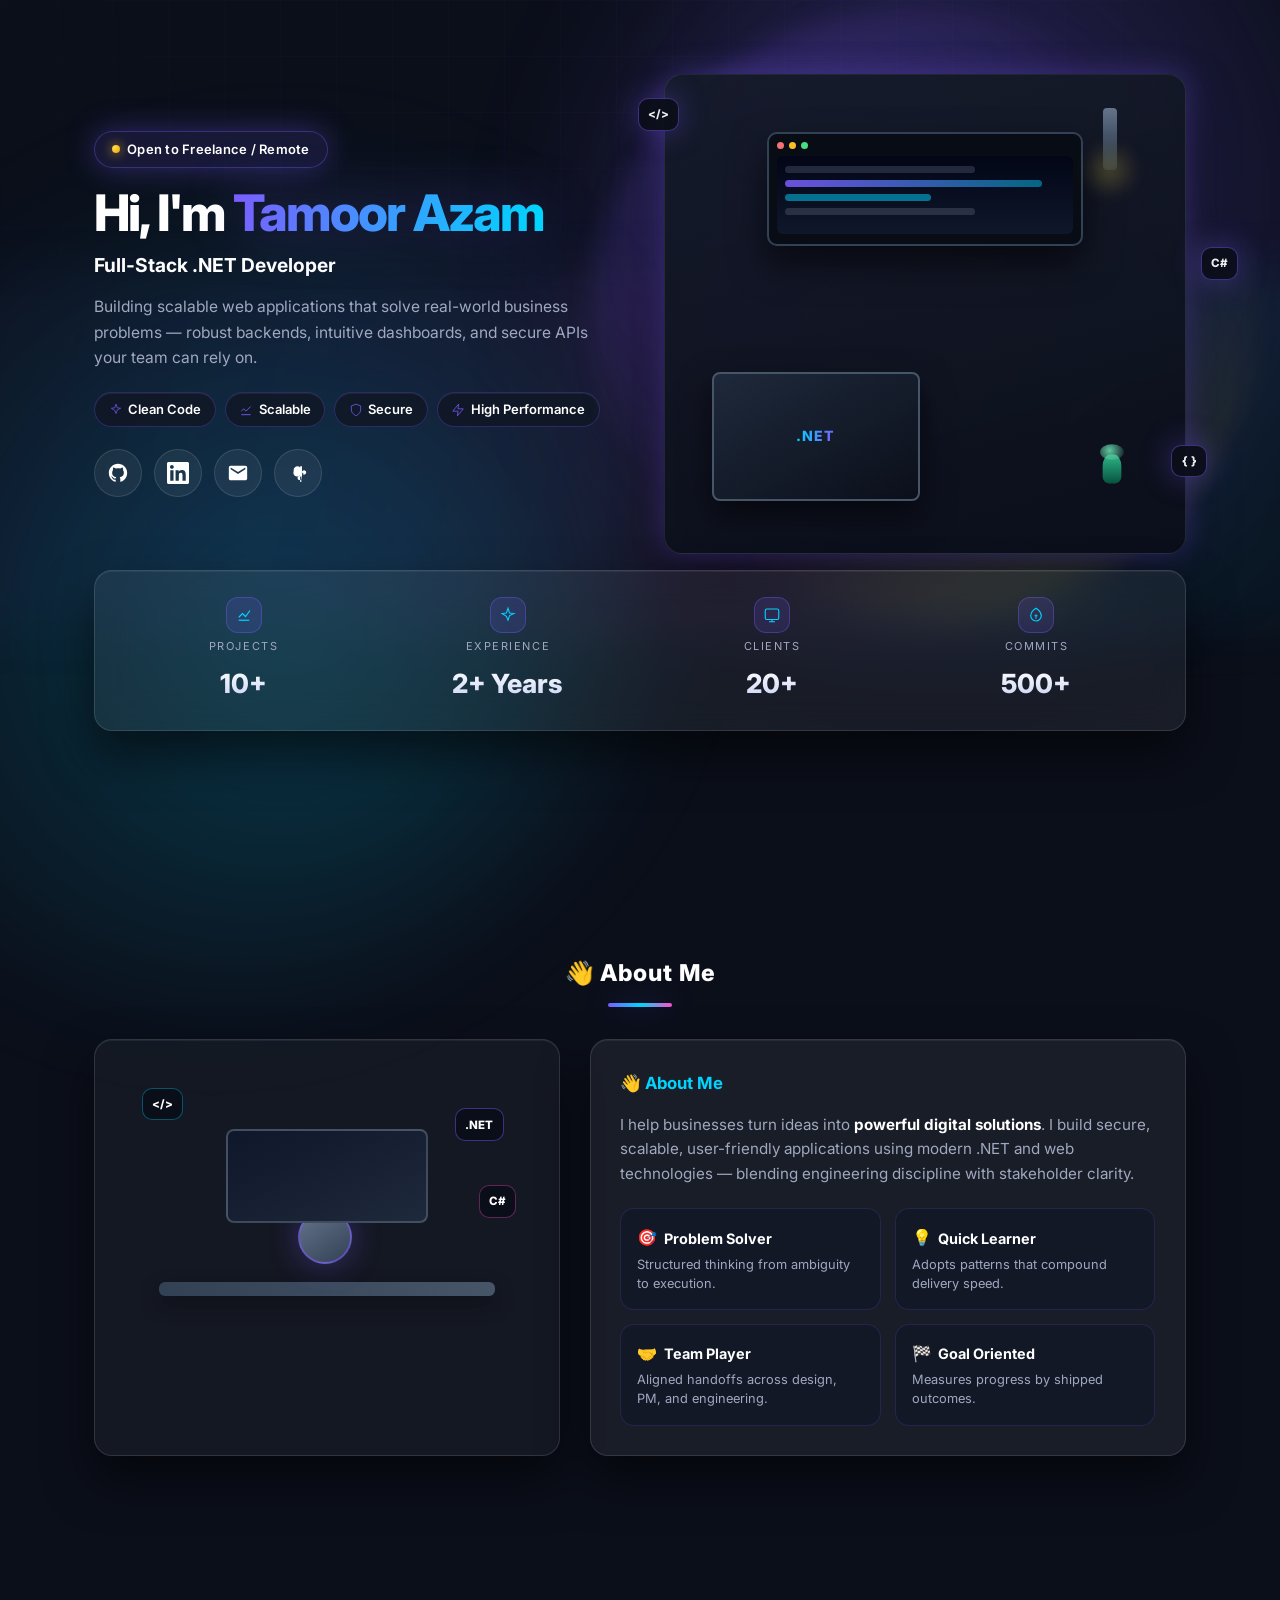
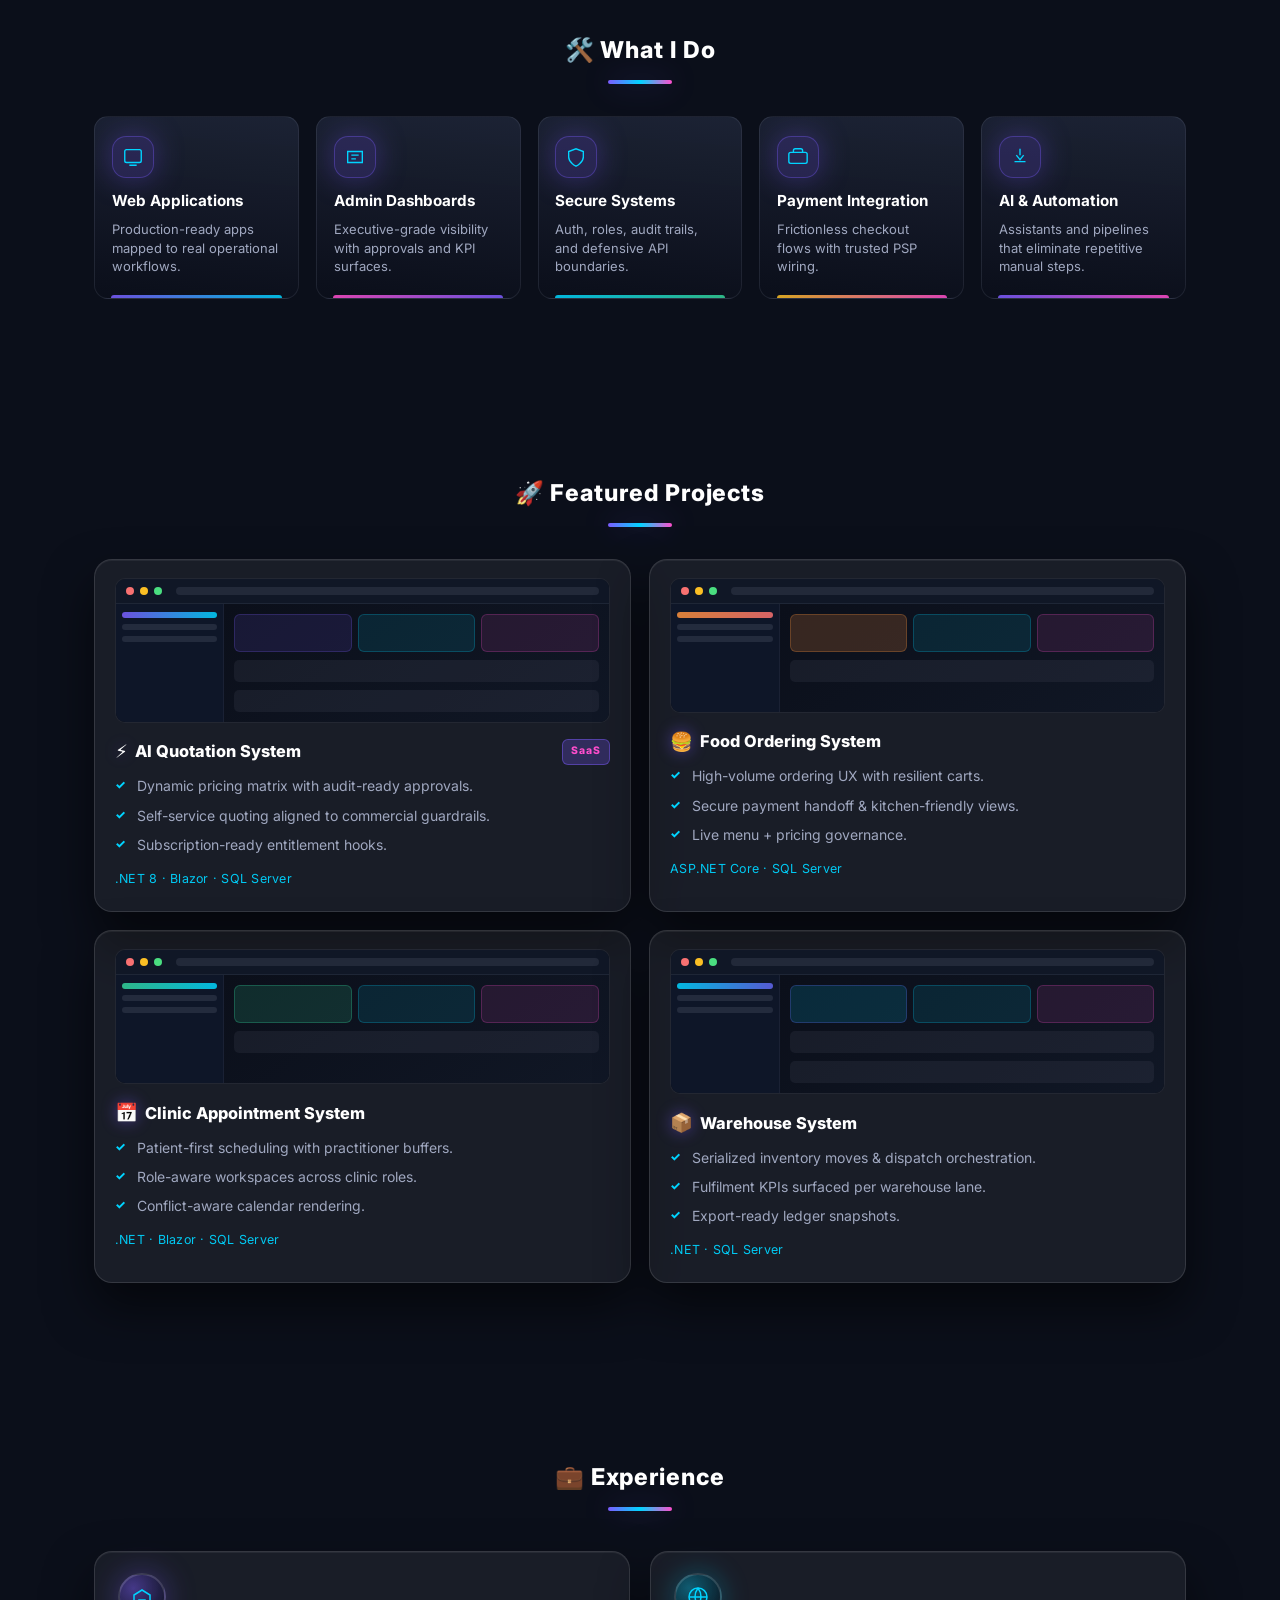
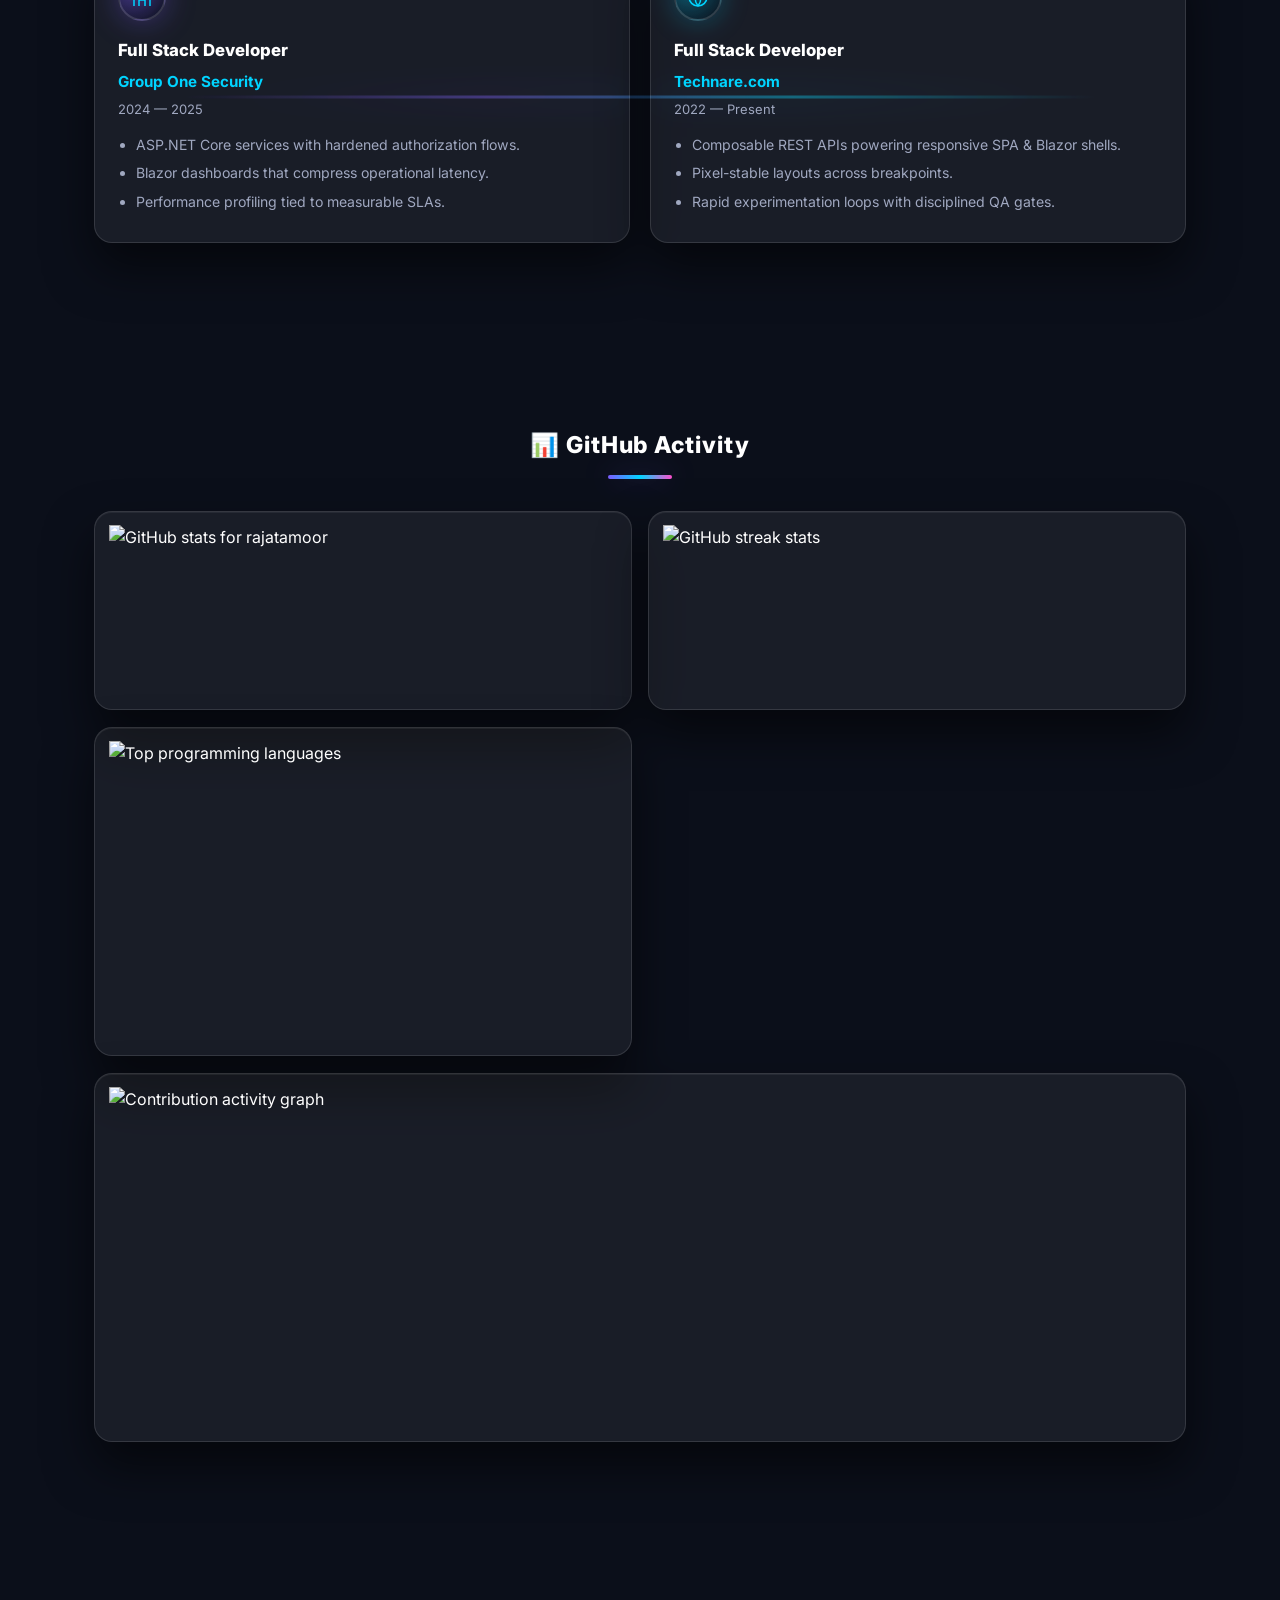
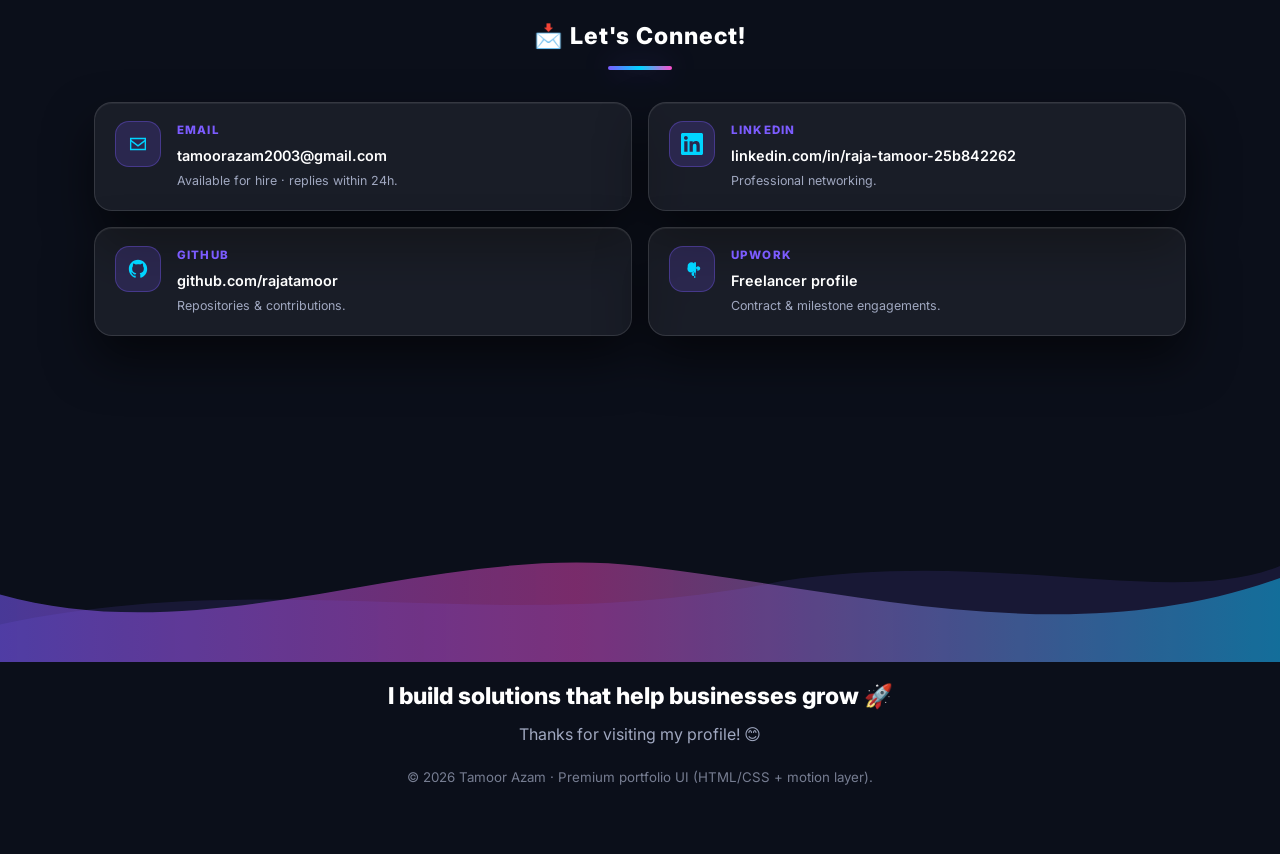
==== commit 6c998b38: "Premium portfolio: neon glass theme, animations.css, counters, richer mocks Co-authored-by: Cursor <" ====
--- a/index.html
+++ b/index.html
@@ -3,41 +3,54 @@
 <head>
   <meta charset="utf-8" />
   <meta name="viewport" content="width=device-width, initial-scale=1" />
-  <meta name="description" content="Tamoor Azam — Full-Stack .NET Developer portfolio UI. Dark glassmorphism landing page." />
+  <meta name="description" content="Tamoor Azam — Premium Full-Stack .NET Developer portfolio. Glassmorphism UI built with HTML & CSS." />
   <title>Tamoor Azam — Full-Stack .NET Developer</title>
   <link rel="preconnect" href="https://fonts.googleapis.com" />
   <link rel="preconnect" href="https://fonts.gstatic.com" crossorigin />
   <link href="https://fonts.googleapis.com/css2?family=Inter:wght@400;500;600;700;800&display=swap" rel="stylesheet" />
   <link rel="stylesheet" href="styles.css" />
+  <link rel="stylesheet" href="animations.css" />
 </head>
 <body>
   <a href="#main" class="skip-link">Skip to main content</a>
 
-  <!-- Decorative background layers (pure CSS — no bitmap artwork from the design file) -->
+  <!-- Layered atmosphere (animated via animations.css — no bitmap artwork) -->
   <div class="bg-grid" aria-hidden="true"></div>
-  <div class="bg-glow bg-glow--tl" aria-hidden="true"></div>
-  <div class="bg-glow bg-glow--br" aria-hidden="true"></div>
+  <div class="bg-layer bg-layer--mesh bg-mesh--a" aria-hidden="true"></div>
+  <div class="bg-layer bg-layer--mesh bg-mesh--b" aria-hidden="true"></div>
+  <div class="bg-layer bg-layer--beam bg-beam" aria-hidden="true"></div>
 
   <header class="site-header">
     <div class="container">
-      <!-- Hero: split intro + recreated workstation composition -->
-      <section class="hero" aria-labelledby="hero-heading">
+      <section class="hero js-reveal" aria-labelledby="hero-heading">
         <div class="hero__intro">
-          <p class="hero__badge"><span aria-hidden="true">👋</span> Open to Freelance / Remote</p>
+          <p class="hero__badge"><span class="hero__badge-dot" aria-hidden="true"></span> Open to Freelance / Remote</p>
           <h1 id="hero-heading" class="hero__title">
-            Hi, I'm <span class="hero__name">Tamoor Azam</span>
+            Hi, I'm <span class="hero__name hero__name--animated">Tamoor Azam</span>
           </h1>
           <p class="hero__role">Full-Stack .NET Developer</p>
           <p class="hero__lead">
-            Building scalable web applications that solve real-world business problems — secure systems,
-            polished interfaces, and maintainable backends.
+            Building scalable web applications that solve real-world business problems — robust backends,
+            intuitive dashboards, and secure APIs your team can rely on.
           </p>
 
           <ul class="hero__tags" aria-label="Focus areas">
-            <li class="hero__tag"><span aria-hidden="true">◇</span> Clean Code</li>
-            <li class="hero__tag"><span aria-hidden="true">◇</span> Scalable</li>
-            <li class="hero__tag"><span aria-hidden="true">◇</span> Secure</li>
-            <li class="hero__tag"><span aria-hidden="true">◇</span> High Performance</li>
+            <li class="hero__tag">
+              <svg class="hero__tag-icon" viewBox="0 0 24 24" fill="none" aria-hidden="true"><path d="M12 2l2.09 6.26L20 9l-5.91 2.74L12 18l-2.09-5.26L4 9l5.91-.74L12 2z" stroke="currentColor" stroke-width="1.2"/></svg>
+              Clean Code
+            </li>
+            <li class="hero__tag">
+              <svg class="hero__tag-icon" viewBox="0 0 24 24" fill="none" aria-hidden="true"><path d="M4 14l4-4 4 4 8-8" stroke="currentColor" stroke-width="1.5"/><path d="M4 20h16" stroke="currentColor" stroke-width="1.5"/></svg>
+              Scalable
+            </li>
+            <li class="hero__tag">
+              <svg class="hero__tag-icon" viewBox="0 0 24 24" fill="none" aria-hidden="true"><path d="M12 22s8-4 8-10V5l-8-3-8 3v7c0 6 8 10 8 10z" stroke="currentColor" stroke-width="1.3"/></svg>
+              Secure
+            </li>
+            <li class="hero__tag">
+              <svg class="hero__tag-icon" viewBox="0 0 24 24" fill="none" aria-hidden="true"><path d="M13 2L3 14h9l-1 8 10-12h-9l1-8z" stroke="currentColor" stroke-width="1.3"/></svg>
+              High Performance
+            </li>
           </ul>
 
           <div class="hero__social" role="navigation" aria-label="Social links">
@@ -56,15 +69,14 @@
           </div>
         </div>
 
-        <!-- CSS-only workstation illustration (monitor + laptop + lamp glow) -->
         <div class="hero-visual" aria-hidden="true">
           <div class="hero-visual__ambient"></div>
           <div class="hero-visual__scene">
+            <div class="hero-visual__plant" aria-hidden="true"></div>
+            <div class="hero-visual__plant hero-visual__plant--right" aria-hidden="true"></div>
             <div class="hero-visual__lamp"></div>
             <div class="hero-visual__monitor">
-              <div class="hero-visual__monitor-bar">
-                <span></span><span></span><span></span>
-              </div>
+              <div class="hero-visual__monitor-bar"><span></span><span></span><span></span></div>
               <div class="hero-visual__monitor-code">
                 <span class="hero-visual__line hero-visual__line--mute"></span>
                 <span class="hero-visual__line hero-visual__line--accent"></span>
@@ -72,183 +84,190 @@
                 <span class="hero-visual__line hero-visual__line--mute"></span>
               </div>
             </div>
-            <div class="hero-visual__laptop">
-              <span class="hero-visual__dotnet">.NET</span>
-            </div>
+            <div class="hero-visual__laptop"><span class="hero-visual__dotnet">.NET</span></div>
           </div>
-          <div class="hero-visual__orbit hero-visual__orbit--one">&lt;/&gt;</div>
-          <div class="hero-visual__orbit hero-visual__orbit--two">{ }</div>
-          <div class="hero-visual__orbit hero-visual__orbit--three">C#</div>
+          <div class="hero-visual__orbit hero-visual__orbit--one float-soft">&lt;/&gt;</div>
+          <div class="hero-visual__orbit hero-visual__orbit--two float-soft float-soft--delay-1">{ }</div>
+          <div class="hero-visual__orbit hero-visual__orbit--three float-soft float-soft--delay-2">C#</div>
         </div>
       </section>
 
-      <!-- Floating stats strip -->
-      <div class="stats-bar glass" role="region" aria-label="Quick statistics">
+      <!-- Stats overlap hero → next section -->
+      <div class="stats-bar glass js-stats-bar" role="region" aria-label="Quick statistics">
         <div class="stats-bar__item">
+          <span class="stats-bar__icon" aria-hidden="true">
+            <svg viewBox="0 0 24 24" fill="none"><path d="M5 15l5-5 4 4 6-8" stroke="currentColor" stroke-width="1.6"/><path d="M5 19h14" stroke="currentColor" stroke-width="1.6"/></svg>
+          </span>
           <span class="stats-bar__label">Projects</span>
-          <strong class="stats-bar__value">10+</strong>
+          <div><span class="stats-bar__value js-counter" data-target="10">0</span><span class="stats-bar__suffix">+</span></div>
         </div>
         <div class="stats-bar__item">
+          <span class="stats-bar__icon" aria-hidden="true">
+            <svg viewBox="0 0 24 24" fill="none"><path d="M12 3l2.09 6.26L20 10l-5.91 2.74L12 19l-2.09-5.26L4 10l5.91-.74L12 3z" stroke="currentColor" stroke-width="1.4"/></svg>
+          </span>
           <span class="stats-bar__label">Experience</span>
-          <strong class="stats-bar__value">2+ Years</strong>
+          <div><span class="stats-bar__value js-counter" data-target="2">0</span><span class="stats-bar__suffix">+ Years</span></div>
         </div>
         <div class="stats-bar__item">
+          <span class="stats-bar__icon" aria-hidden="true">
+            <svg viewBox="0 0 24 24" fill="none"><rect x="3" y="4" width="18" height="14" rx="2" stroke="currentColor" stroke-width="1.5"/><path d="M8 21h8M12 18v3" stroke="currentColor" stroke-width="1.5"/></svg>
+          </span>
           <span class="stats-bar__label">Clients</span>
-          <strong class="stats-bar__value">20+</strong>
+          <div><span class="stats-bar__value js-counter" data-target="20">0</span><span class="stats-bar__suffix">+</span></div>
         </div>
         <div class="stats-bar__item">
+          <span class="stats-bar__icon" aria-hidden="true">
+            <svg viewBox="0 0 24 24" fill="none"><path d="M12 3c4.97 3 7 7 7 10a7 7 0 11-14 0c0-3 2.03-7 7-10z" stroke="currentColor" stroke-width="1.5"/><path d="M12 11v6M10 13h4" stroke="currentColor" stroke-width="1.3"/></svg>
+          </span>
           <span class="stats-bar__label">Commits</span>
-          <strong class="stats-bar__value">500+</strong>
+          <div><span class="stats-bar__value js-counter" data-target="500">0</span><span class="stats-bar__suffix">+</span></div>
         </div>
       </div>
     </div>
   </header>
 
   <main id="main">
-    <!-- About -->
-    <section class="section about" id="about" aria-labelledby="about-title">
-      <div class="container">
-        <h2 id="about-title" class="section__title">About Me</h2>
+    <section class="section about js-reveal" id="about" aria-labelledby="about-title">
+      <div class="container">
+        <h2 id="about-title" class="section__title"><span class="section__title-emoji" aria-hidden="true">👋</span>About Me</h2>
         <div class="about__layout">
-          <figure class="about__figure glass glass--muted">
-            <figcaption class="visually-hidden">Stylized developer workspace illustration built with CSS</figcaption>
+          <figure class="about__figure glass glass--muted js-reveal-child">
+            <figcaption class="visually-hidden">CSS illustration of a developer workspace</figcaption>
             <div class="about-illus">
               <div class="about-illus__desk"></div>
               <div class="about-illus__avatar"></div>
               <div class="about-illus__screen"></div>
-              <span class="about-illus__float about-illus__float--a">&lt;/&gt;</span>
-              <span class="about-illus__float about-illus__float--b">.NET</span>
-              <span class="about-illus__float about-illus__float--c">C#</span>
+              <span class="about-illus__float about-illus__float--a float-soft">&lt;/&gt;</span>
+              <span class="about-illus__float about-illus__float--b float-soft float-soft--delay-1">.NET</span>
+              <span class="about-illus__float about-illus__float--c float-soft float-soft--delay-2">C#</span>
             </div>
           </figure>
-          <div class="about__copy glass">
+          <div class="about__copy glass js-reveal-child">
+            <p class="about__lead">👋 About Me</p>
             <p class="about__text">
-              I help organizations turn ideas into <strong>dependable digital products</strong>. My focus is secure,
-              scalable, user-friendly web applications using modern Microsoft and web stacks — delivering clarity for stakeholders and solid engineering underneath.
+              I help businesses turn ideas into <strong>powerful digital solutions</strong>. I build secure, scalable,
+              user-friendly applications using modern .NET and web technologies — blending engineering discipline with stakeholder clarity.
             </p>
             <div class="trait-grid">
-              <article class="trait-card">
-                <h3 class="trait-card__title">Problem Solver</h3>
-                <p class="trait-card__desc">Turn ambiguous asks into scoped delivery.</p>
-              </article>
-              <article class="trait-card">
-                <h3 class="trait-card__title">Quick Learner</h3>
-                <p class="trait-card__desc">Adopts tools that improve velocity and quality.</p>
-              </article>
-              <article class="trait-card">
-                <h3 class="trait-card__title">Team Player</h3>
-                <p class="trait-card__desc">Collaborates with PMs, designers, and engineers.</p>
-              </article>
-              <article class="trait-card">
-                <h3 class="trait-card__title">Goal Oriented</h3>
-                <p class="trait-card__desc">Measures success by shipped outcomes.</p>
-              </article>
+              <article class="trait-card"><h3 class="trait-card__title"><span class="trait-card__icon" aria-hidden="true">🎯</span>Problem Solver</h3><p class="trait-card__desc">Structured thinking from ambiguity to execution.</p></article>
+              <article class="trait-card"><h3 class="trait-card__title"><span class="trait-card__icon" aria-hidden="true">💡</span>Quick Learner</h3><p class="trait-card__desc">Adopts patterns that compound delivery speed.</p></article>
+              <article class="trait-card"><h3 class="trait-card__title"><span class="trait-card__icon" aria-hidden="true">🤝</span>Team Player</h3><p class="trait-card__desc">Aligned handoffs across design, PM, and engineering.</p></article>
+              <article class="trait-card"><h3 class="trait-card__title"><span class="trait-card__icon" aria-hidden="true">🏁</span>Goal Oriented</h3><p class="trait-card__desc">Measures progress by shipped outcomes.</p></article>
             </div>
           </div>
         </div>
       </div>
     </section>
 
-    <!-- Services -->
-    <section class="section services" id="services" aria-labelledby="services-title">
-      <div class="container">
-        <h2 id="services-title" class="section__title">What I Do</h2>
+    <section class="section services js-reveal" id="services" aria-labelledby="services-title">
+      <div class="container">
+        <h2 id="services-title" class="section__title"><span class="section__title-emoji" aria-hidden="true">🛠️</span>What I Do</h2>
         <div class="services__grid">
-          <article class="service-card">
-            <div class="service-card__icon service-card__icon--violet" aria-hidden="true">◇</div>
+          <article class="service-card js-reveal-child">
+            <div class="service-card__icon-wrap" aria-hidden="true"><svg viewBox="0 0 24 24" fill="none"><rect x="3" y="4" width="18" height="14" rx="2" stroke="currentColor" stroke-width="1.5"/><path d="M8 21h8" stroke="currentColor" stroke-width="1.5"/></svg></div>
             <h3 class="service-card__title">Web Applications</h3>
-            <p class="service-card__desc">End-to-end apps tailored to real workflows.</p>
-          </article>
-          <article class="service-card">
-            <div class="service-card__icon service-card__icon--pink" aria-hidden="true">◇</div>
+            <p class="service-card__desc">Production-ready apps mapped to real operational workflows.</p>
+          </article>
+          <article class="service-card js-reveal-child">
+            <div class="service-card__icon-wrap" aria-hidden="true"><svg viewBox="0 0 24 24" fill="none"><path d="M4 6h16v12H4z" stroke="currentColor" stroke-width="1.5"/><path d="M8 10h8M8 14h5" stroke="currentColor" stroke-width="1.5"/></svg></div>
             <h3 class="service-card__title">Admin Dashboards</h3>
-            <p class="service-card__desc">Operational visibility and controls managers trust.</p>
-          </article>
-          <article class="service-card">
-            <div class="service-card__icon service-card__icon--green" aria-hidden="true">◇</div>
+            <p class="service-card__desc">Executive-grade visibility with approvals and KPI surfaces.</p>
+          </article>
+          <article class="service-card js-reveal-child">
+            <div class="service-card__icon-wrap" aria-hidden="true"><svg viewBox="0 0 24 24" fill="none"><path d="M12 22s8-4 8-10V6l-8-3-8 3v6c0 6 8 10 8 10z" stroke="currentColor" stroke-width="1.5"/></svg></div>
             <h3 class="service-card__title">Secure Systems</h3>
-            <p class="service-card__desc">Authentication, roles, and hardened APIs.</p>
-          </article>
-          <article class="service-card">
-            <div class="service-card__icon service-card__icon--amber" aria-hidden="true">◇</div>
+            <p class="service-card__desc">Auth, roles, audit trails, and defensive API boundaries.</p>
+          </article>
+          <article class="service-card js-reveal-child">
+            <div class="service-card__icon-wrap" aria-hidden="true"><svg viewBox="0 0 24 24" fill="none"><rect x="2" y="7" width="20" height="12" rx="2" stroke="currentColor" stroke-width="1.5"/><path d="M7 7V5a2 2 0 012-2h6a2 2 0 012 2v2" stroke="currentColor" stroke-width="1.5"/></svg></div>
             <h3 class="service-card__title">Payment Integration</h3>
-            <p class="service-card__desc">Reliable checkout with mainstream providers.</p>
-          </article>
-          <article class="service-card">
-            <div class="service-card__icon service-card__icon--cyan" aria-hidden="true">◇</div>
+            <p class="service-card__desc">Frictionless checkout flows with trusted PSP wiring.</p>
+          </article>
+          <article class="service-card js-reveal-child">
+            <div class="service-card__icon-wrap" aria-hidden="true"><svg viewBox="0 0 24 24" fill="none"><path d="M12 3v7M8 10l4 5 4-5M6 17h12" stroke="currentColor" stroke-width="1.5"/></svg></div>
             <h3 class="service-card__title">AI &amp; Automation</h3>
-            <p class="service-card__desc">Practical automation where it removes manual work.</p>
-          </article>
-        </div>
-      </div>
-    </section>
-
-    <!-- Projects -->
-    <section class="section projects" id="projects" aria-labelledby="projects-title">
-      <div class="container">
-        <h2 id="projects-title" class="section__title">Featured Projects</h2>
+            <p class="service-card__desc">Assistants and pipelines that eliminate repetitive manual steps.</p>
+          </article>
+        </div>
+      </div>
+    </section>
+
+    <section class="section projects js-reveal" id="projects" aria-labelledby="projects-title">
+      <div class="container">
+        <h2 id="projects-title" class="section__title"><span class="section__title-emoji" aria-hidden="true">🚀</span>Featured Projects</h2>
         <div class="projects__grid">
-          <article class="project-card glass">
-            <header class="project-card__head">
-              <span class="project-card__emoji" aria-hidden="true">⚡</span>
-              <h3 class="project-card__title">AI Quotation System</h3>
-              <span class="project-card__badge">SaaS</span>
-            </header>
+          <article class="project-card glass js-reveal-child">
             <div class="project-card__preview" aria-hidden="true">
-              <div class="mock-ui mock-ui--purple"></div>
-            </div>
+              <div class="mock-dash">
+                <div class="mock-dash__chrome"><span class="mock-dash__dot"></span><span class="mock-dash__dot"></span><span class="mock-dash__dot"></span><span class="mock-dash__url"></span></div>
+                <div class="mock-dash__body">
+                  <aside class="mock-dash__sidebar"><span class="mock-dash__nav-pill mock-dash__nav-pill--active"></span><span class="mock-dash__nav-pill"></span><span class="mock-dash__nav-pill"></span></aside>
+                  <div class="mock-dash__main"><div class="mock-dash__widgets"><span class="mock-dash__widget"></span><span class="mock-dash__widget"></span><span class="mock-dash__widget"></span></div><div class="mock-dash__row"></div><div class="mock-dash__row"></div></div>
+                </div>
+              </div>
+            </div>
+            <header class="project-card__head"><span class="project-card__emoji" aria-hidden="true">⚡</span><h3 class="project-card__title">AI Quotation System</h3><span class="project-card__badge">SaaS</span></header>
             <ul class="project-card__list">
-              <li>Dynamic pricing logic with admin-controlled rules.</li>
-              <li>Self-service quoting flows for faster sales cycles.</li>
-              <li>Audit-friendly history for approvals.</li>
+              <li>Dynamic pricing matrix with audit-ready approvals.</li>
+              <li>Self-service quoting aligned to commercial guardrails.</li>
+              <li>Subscription-ready entitlement hooks.</li>
             </ul>
             <p class="project-card__stack">.NET 8 · Blazor · SQL Server</p>
           </article>
 
-          <article class="project-card glass">
-            <header class="project-card__head">
-              <span class="project-card__emoji" aria-hidden="true">◆</span>
-              <h3 class="project-card__title">Food Ordering System</h3>
-            </header>
+          <article class="project-card glass js-reveal-child">
             <div class="project-card__preview" aria-hidden="true">
-              <div class="mock-ui mock-ui--orange"></div>
-            </div>
+              <div class="mock-dash mock-dash--orange">
+                <div class="mock-dash__chrome"><span class="mock-dash__dot"></span><span class="mock-dash__dot"></span><span class="mock-dash__dot"></span><span class="mock-dash__url"></span></div>
+                <div class="mock-dash__body">
+                  <aside class="mock-dash__sidebar"><span class="mock-dash__nav-pill mock-dash__nav-pill--active"></span><span class="mock-dash__nav-pill"></span><span class="mock-dash__nav-pill"></span></aside>
+                  <div class="mock-dash__main"><div class="mock-dash__widgets"><span class="mock-dash__widget"></span><span class="mock-dash__widget"></span><span class="mock-dash__widget"></span></div><div class="mock-dash__row"></div></div>
+                </div>
+              </div>
+            </div>
+            <header class="project-card__head"><span class="project-card__emoji" aria-hidden="true">🍔</span><h3 class="project-card__title">Food Ordering System</h3></header>
             <ul class="project-card__list">
-              <li>Online ordering tuned for peak service hours.</li>
-              <li>Secure checkout and staff-side order tools.</li>
-              <li>Menu and pricing control in one place.</li>
+              <li>High-volume ordering UX with resilient carts.</li>
+              <li>Secure payment handoff &amp; kitchen-friendly views.</li>
+              <li>Live menu + pricing governance.</li>
             </ul>
             <p class="project-card__stack">ASP.NET Core · SQL Server</p>
           </article>
 
-          <article class="project-card glass">
-            <header class="project-card__head">
-              <span class="project-card__emoji" aria-hidden="true">◇</span>
-              <h3 class="project-card__title">Clinic Appointment System</h3>
-            </header>
+          <article class="project-card glass js-reveal-child">
             <div class="project-card__preview" aria-hidden="true">
-              <div class="mock-ui mock-ui--green"></div>
-            </div>
+              <div class="mock-dash mock-dash--green">
+                <div class="mock-dash__chrome"><span class="mock-dash__dot"></span><span class="mock-dash__dot"></span><span class="mock-dash__dot"></span><span class="mock-dash__url"></span></div>
+                <div class="mock-dash__body">
+                  <aside class="mock-dash__sidebar"><span class="mock-dash__nav-pill mock-dash__nav-pill--active"></span><span class="mock-dash__nav-pill"></span><span class="mock-dash__nav-pill"></span></aside>
+                  <div class="mock-dash__main"><div class="mock-dash__widgets"><span class="mock-dash__widget"></span><span class="mock-dash__widget"></span><span class="mock-dash__widget"></span></div><div class="mock-dash__row"></div></div>
+                </div>
+              </div>
+            </div>
+            <header class="project-card__head"><span class="project-card__emoji" aria-hidden="true">📅</span><h3 class="project-card__title">Clinic Appointment System</h3></header>
             <ul class="project-card__list">
-              <li>Booking experiences for patients and clinics.</li>
-              <li>Role-based views for front desk and clinicians.</li>
-              <li>Scheduling designed to reduce conflicts.</li>
+              <li>Patient-first scheduling with practitioner buffers.</li>
+              <li>Role-aware workspaces across clinic roles.</li>
+              <li>Conflict-aware calendar rendering.</li>
             </ul>
             <p class="project-card__stack">.NET · Blazor · SQL Server</p>
           </article>
 
-          <article class="project-card glass">
-            <header class="project-card__head">
-              <span class="project-card__emoji" aria-hidden="true">▣</span>
-              <h3 class="project-card__title">Warehouse System</h3>
-            </header>
+          <article class="project-card glass js-reveal-child">
             <div class="project-card__preview" aria-hidden="true">
-              <div class="mock-ui mock-ui--blue"></div>
-            </div>
+              <div class="mock-dash mock-dash--blue">
+                <div class="mock-dash__chrome"><span class="mock-dash__dot"></span><span class="mock-dash__dot"></span><span class="mock-dash__dot"></span><span class="mock-dash__url"></span></div>
+                <div class="mock-dash__body">
+                  <aside class="mock-dash__sidebar"><span class="mock-dash__nav-pill mock-dash__nav-pill--active"></span><span class="mock-dash__nav-pill"></span><span class="mock-dash__nav-pill"></span></aside>
+                  <div class="mock-dash__main"><div class="mock-dash__widgets"><span class="mock-dash__widget"></span><span class="mock-dash__widget"></span><span class="mock-dash__widget"></span></div><div class="mock-dash__row"></div><div class="mock-dash__row"></div></div>
+                </div>
+              </div>
+            </div>
+            <header class="project-card__head"><span class="project-card__emoji" aria-hidden="true">📦</span><h3 class="project-card__title">Warehouse System</h3></header>
             <ul class="project-card__list">
-              <li>Inventory and dispatch with traceability.</li>
-              <li>Orders aligned with real warehouse flow.</li>
-              <li>Operational reports that replace brittle sheets.</li>
+              <li>Serialized inventory moves &amp; dispatch orchestration.</li>
+              <li>Fulfilment KPIs surfaced per warehouse lane.</li>
+              <li>Export-ready ledger snapshots.</li>
             </ul>
             <p class="project-card__stack">.NET · SQL Server</p>
           </article>
@@ -256,89 +275,102 @@
       </div>
     </section>
 
-    <!-- Experience timeline -->
-    <section class="section experience" id="experience" aria-labelledby="experience-title">
-      <div class="container">
-        <h2 id="experience-title" class="section__title">Experience</h2>
-        <div class="timeline">
-          <div class="timeline__track" aria-hidden="true"></div>
-          <article class="timeline__card glass">
-            <header class="timeline__header">
-              <h3 class="timeline__role">Full Stack Developer</h3>
-              <p class="timeline__company">Group One Security</p>
-              <p class="timeline__dates">2024 — 2025</p>
-            </header>
-            <ul class="timeline__list">
-              <li>ASP.NET Core services with clear authorization models.</li>
-              <li>Blazor and modern UI patterns for operational dashboards.</li>
-              <li>Performance tuning where latency impacted daily workflows.</li>
-            </ul>
-          </article>
-          <article class="timeline__card glass">
-            <header class="timeline__header">
-              <h3 class="timeline__role">Full Stack Developer</h3>
-              <p class="timeline__company">Technare.com</p>
-              <p class="timeline__dates">2022 — Present</p>
-            </header>
-            <ul class="timeline__list">
-              <li>Client-facing web apps with dependable release cadence.</li>
-              <li>REST APIs consumed by responsive interfaces.</li>
-              <li>Cross-browser, mobile-friendly layouts without sacrificing clarity.</li>
-            </ul>
-          </article>
-        </div>
-      </div>
-    </section>
-
-    <!-- GitHub widgets (dynamic SVG images — not the Figma reference bitmap) -->
-    <section class="section github-section" id="activity" aria-labelledby="github-title">
-      <div class="container">
-        <h2 id="github-title" class="section__title">GitHub Activity</h2>
-        <div class="github-section__grid">
+    <section class="section experience js-reveal" id="experience" aria-labelledby="experience-title">
+      <div class="container">
+        <h2 id="experience-title" class="section__title"><span class="section__title-emoji" aria-hidden="true">💼</span>Experience</h2>
+        <div class="experience__wrap">
+          <div class="experience__line" aria-hidden="true"></div>
+          <div class="timeline-grid">
+            <article class="timeline-card glass timeline-card--purple js-reveal-child">
+              <div class="timeline-card__marker" aria-hidden="true">
+                <svg viewBox="0 0 24 24" fill="none"><path d="M4 21V10l8-5 8 5v11M9 21v-6h6v6" stroke="currentColor" stroke-width="1.5"/></svg>
+              </div>
+              <h3 class="timeline-card__role">Full Stack Developer</h3>
+              <p class="timeline-card__company">Group One Security</p>
+              <p class="timeline-card__dates">2024 — 2025</p>
+              <ul class="timeline-card__list">
+                <li>ASP.NET Core services with hardened authorization flows.</li>
+                <li>Blazor dashboards that compress operational latency.</li>
+                <li>Performance profiling tied to measurable SLAs.</li>
+              </ul>
+            </article>
+            <article class="timeline-card glass timeline-card--cyan js-reveal-child">
+              <div class="timeline-card__marker" aria-hidden="true">
+                <svg viewBox="0 0 24 24" fill="none"><circle cx="12" cy="12" r="9" stroke="currentColor" stroke-width="1.5"/><path d="M3 12h18M12 3a15 15 0 000 18M12 3a15 15 0 010 18" stroke="currentColor" stroke-width="1.5"/></svg>
+              </div>
+              <h3 class="timeline-card__role">Full Stack Developer</h3>
+              <p class="timeline-card__company">Technare.com</p>
+              <p class="timeline-card__dates">2022 — Present</p>
+              <ul class="timeline-card__list">
+                <li>Composable REST APIs powering responsive SPA &amp; Blazor shells.</li>
+                <li>Pixel-stable layouts across breakpoints.</li>
+                <li>Rapid experimentation loops with disciplined QA gates.</li>
+              </ul>
+            </article>
+          </div>
+        </div>
+      </div>
+    </section>
+
+    <section class="section github-section js-reveal" id="activity" aria-labelledby="github-title">
+      <div class="container">
+        <h2 id="github-title" class="section__title"><span class="section__title-emoji" aria-hidden="true">📊</span>GitHub Activity</h2>
+        <div class="github-section__grid js-github-grid">
           <figure class="github-widget glass">
             <figcaption class="visually-hidden">GitHub statistics</figcaption>
             <img src="https://github-readme-stats.vercel.app/api?username=rajatamoor&show_icons=true&theme=tokyonight&hide_border=true&rank_icon=github" alt="GitHub stats for rajatamoor" width="420" height="165" loading="lazy" />
           </figure>
           <figure class="github-widget glass">
-            <figcaption class="visually-hidden">GitHub contribution streak</figcaption>
+            <figcaption class="visually-hidden">GitHub streak</figcaption>
             <img src="https://streak-stats.demolab.com/?user=rajatamoor&theme=tokyonight&hide_border=true" alt="GitHub streak stats" width="420" height="165" loading="lazy" />
           </figure>
-          <figure class="github-widget glass github-widget--wide">
-            <figcaption class="visually-hidden">Most used languages</figcaption>
-            <img src="https://github-readme-stats.vercel.app/api/top-langs/?username=rajatamoor&layout=donut&theme=tokyonight&hide_border=true&langs_count=6" alt="Top programming languages" width="420" height="280" loading="lazy" />
+          <figure class="github-widget glass github-widget--tall">
+            <figcaption class="visually-hidden">Top languages</figcaption>
+            <img src="https://github-readme-stats.vercel.app/api/top-langs/?username=rajatamoor&layout=compact&theme=tokyonight&hide_border=true&langs_count=8" alt="Top programming languages" width="420" height="280" loading="lazy" />
           </figure>
           <figure class="github-widget glass github-widget--full">
             <figcaption class="visually-hidden">Contribution graph</figcaption>
-            <img src="https://github-readme-activity-graph.vercel.app/graph?username=rajatamoor&theme=tokyo-night&hide_border=true&area=true" alt="Contribution activity over time" width="1000" height="320" loading="lazy" />
+            <img src="https://github-readme-activity-graph.vercel.app/graph?username=rajatamoor&theme=tokyo-night&hide_border=true&area=true" alt="Contribution activity graph" width="1000" height="320" loading="lazy" />
           </figure>
         </div>
       </div>
     </section>
 
-    <!-- Contact -->
-    <section class="section contact" id="contact" aria-labelledby="contact-title">
-      <div class="container">
-        <h2 id="contact-title" class="section__title">Let's Connect!</h2>
+    <section class="section contact js-reveal" id="contact" aria-labelledby="contact-title">
+      <div class="container">
+        <h2 id="contact-title" class="section__title"><span class="section__title-emoji" aria-hidden="true">📩</span>Let's Connect!</h2>
         <div class="contact__grid">
-          <a class="contact-card glass" href="mailto:tamoorazam2003@gmail.com">
-            <span class="contact-card__label">Email</span>
-            <span class="contact-card__value">tamoorazam2003@gmail.com</span>
-            <span class="contact-card__hint">I reply within 24h when possible.</span>
+          <a class="contact-card glass js-reveal-child" href="mailto:tamoorazam2003@gmail.com">
+            <span class="contact-card__icon-wrap" aria-hidden="true"><svg viewBox="0 0 24 24" fill="none"><path d="M4 6h16v12H4z" stroke="currentColor" stroke-width="1.5"/><path d="M4 8l8 6 8-6" stroke="currentColor" stroke-width="1.5"/></svg></span>
+            <span class="contact-card__body">
+              <span class="contact-card__label">Email</span>
+              <span class="contact-card__value">tamoorazam2003@gmail.com</span>
+              <span class="contact-card__hint">Available for hire · replies within 24h.</span>
+            </span>
           </a>
-          <a class="contact-card glass" href="https://www.linkedin.com/in/raja-tamoor-25b842262/" target="_blank" rel="noopener noreferrer">
-            <span class="contact-card__label">LinkedIn</span>
-            <span class="contact-card__value">/in/raja-tamoor-25b842262</span>
-            <span class="contact-card__hint">Professional network.</span>
+          <a class="contact-card glass js-reveal-child" href="https://www.linkedin.com/in/raja-tamoor-25b842262/" target="_blank" rel="noopener noreferrer">
+            <span class="contact-card__icon-wrap" aria-hidden="true"><svg viewBox="0 0 24 24" fill="currentColor"><path d="M20.447 20.452h-3.554v-5.569c0-1.328-.027-3.037-1.852-3.037-1.853 0-2.136 1.445-2.136 2.939v5.667H9.351V9h3.414v1.561h.046c.477-.9 1.637-1.85 3.37-1.85 3.601 0 4.267 2.37 4.267 5.455v6.286zM5.337 7.433c-1.144 0-2.063-.926-2.063-2.065 0-1.138.92-2.063 2.063-2.063 1.14 0 2.064.925 2.064 2.063 0 1.139-.925 2.065-2.064 2.065zm1.782 13.019H3.555V9h3.564v11.452zM22.225 0H1.771C.792 0 0 .774 0 1.729v20.542C0 23.227.792 24 1.771 24h20.451C23.2 24 24 23.227 24 22.271V1.729C24 .774 23.2 0 22.222 0h.003z"/></svg></span>
+            <span class="contact-card__body">
+              <span class="contact-card__label">LinkedIn</span>
+              <span class="contact-card__value">linkedin.com/in/raja-tamoor-25b842262</span>
+              <span class="contact-card__hint">Professional networking.</span>
+            </span>
           </a>
-          <a class="contact-card glass" href="https://github.com/rajatamoor" target="_blank" rel="noopener noreferrer">
-            <span class="contact-card__label">GitHub</span>
-            <span class="contact-card__value">github.com/rajatamoor</span>
-            <span class="contact-card__hint">Public code &amp; activity.</span>
+          <a class="contact-card glass js-reveal-child" href="https://github.com/rajatamoor" target="_blank" rel="noopener noreferrer">
+            <span class="contact-card__icon-wrap" aria-hidden="true"><svg viewBox="0 0 24 24" fill="currentColor"><path d="M12 2C6.477 2 2 6.477 2 12c0 4.418 2.865 8.166 6.839 9.489.5.092.682-.217.682-.482 0-.237-.009-.866-.013-1.7-2.782.603-3.369-1.34-3.369-1.34-.454-1.156-1.11-1.464-1.11-1.464-.908-.62.069-.608.069-.608 1.003.07 1.531 1.03 1.531 1.03.892 1.529 2.341 1.087 2.91.831.092-.646.35-1.086.636-1.336-2.22-.253-4.555-1.11-4.555-4.943 0-1.091.39-1.984 1.029-2.683-.103-.253-.446-1.272.098-2.65 0 0 .84-.269 2.75 1.025A9.578 9.578 0 0112 6.836c.85.004 1.705.114 2.504.336 1.909-1.294 2.747-1.025 2.747-1.025.546 1.379.203 2.398.1 2.651.64.699 1.028 1.592 1.028 2.683 0 3.842-2.339 4.687-4.566 4.935.359.309.678.919.678 1.852 0 1.336-.012 2.415-.012 2.743 0 .267.18.578.688.48C19.138 20.163 22 16.418 22 12c0-5.523-4.477-10-10-10z"/></svg></span>
+            <span class="contact-card__body">
+              <span class="contact-card__label">GitHub</span>
+              <span class="contact-card__value">github.com/rajatamoor</span>
+              <span class="contact-card__hint">Repositories &amp; contributions.</span>
+            </span>
           </a>
-          <a class="contact-card glass" href="https://www.upwork.com/freelancers/~01b2d75ae98acbda8d?viewMode=1" target="_blank" rel="noopener noreferrer">
-            <span class="contact-card__label">Upwork</span>
-            <span class="contact-card__value">Freelancer profile</span>
-            <span class="contact-card__hint">Book engagements.</span>
+          <a class="contact-card glass js-reveal-child" href="https://www.upwork.com/freelancers/~01b2d75ae98acbda8d?viewMode=1" target="_blank" rel="noopener noreferrer">
+            <span class="contact-card__icon-wrap" aria-hidden="true"><svg viewBox="0 0 24 24" fill="currentColor"><path d="M18.561 13.158c-1.102 0-2.136-.447-2.938-1.251v9.884c0 .079-.065.144-.144.144H14.52c-.079 0-.144-.065-.144-.144v-9.884c-.802.804-1.836 1.251-2.938 1.251-2.317 0-4.205-1.891-4.205-4.21 0-2.319 1.888-4.21 4.205-4.21 1.102 0 2.136.447 2.938 1.251v-1.251h1.959v11.094c0 .079-.065.144-.144.144h-1.959c-.079 0-.144-.065-.144-.144v-1.251c-.802.804-1.836 1.251-2.938 1.251-2.317 0-4.205-1.891-4.205-4.21 0-2.319 1.888-4.21 4.205-4.21zm-7.081 4.21c0 1.319 1.073 2.394 2.394 2.394s2.394-1.075 2.394-2.394-1.073-2.394-2.394-2.394-2.394 1.075-2.394 2.394zm7.081-8.42c-1.319 0-2.394 1.075-2.394 2.394s1.075 2.394 2.394 2.394 2.394-1.075 2.394-2.394-1.075-2.394-2.394-2.394z"/></svg></span>
+            <span class="contact-card__body">
+              <span class="contact-card__label">Upwork</span>
+              <span class="contact-card__value">Freelancer profile</span>
+              <span class="contact-card__hint">Contract &amp; milestone engagements.</span>
+            </span>
           </a>
         </div>
       </div>
@@ -349,21 +381,108 @@
     <div class="footer-wave" aria-hidden="true">
       <svg class="footer-wave__svg" viewBox="0 0 1440 200" preserveAspectRatio="none">
         <defs>
-          <linearGradient id="wave-grad" x1="0%" y1="0%" x2="100%" y2="0%">
-            <stop offset="0%" stop-color="#6366f1" stop-opacity="0.5" />
-            <stop offset="50%" stop-color="#a855f7" stop-opacity="0.55" />
-            <stop offset="100%" stop-color="#e879f9" stop-opacity="0.45" />
+          <linearGradient id="wave-premium" x1="0%" y1="0%" x2="100%" y2="0%">
+            <stop offset="0%" stop-color="#7c5cff" stop-opacity="0.55" />
+            <stop offset="45%" stop-color="#ff4ecd" stop-opacity="0.45" />
+            <stop offset="100%" stop-color="#00d4ff" stop-opacity="0.5" />
           </linearGradient>
         </defs>
-        <path fill="url(#wave-grad)" d="M0,120 C240,200 480,40 720,80 C960,120 1200,200 1440,100 L1440,200 L0,200 Z" />
-        <path fill="rgba(99,102,241,0.15)" d="M0,160 C320,60 560,180 880,100 C1120,40 1320,140 1440,80 L1440,200 L0,200 Z" />
+        <path fill="url(#wave-premium)" d="M0,110 C240,190 480,40 720,72 C960,104 1200,190 1440,88 L1440,200 L0,200 Z" />
+        <path fill="rgba(124,92,255,0.12)" d="M0,150 C320,70 560,170 880,92 C1120,48 1320,130 1440,72 L1440,200 L0,200 Z" />
       </svg>
     </div>
     <div class="container site-footer__inner">
       <p class="site-footer__tagline">I build solutions that help businesses grow <span aria-hidden="true">🚀</span></p>
       <p class="site-footer__thanks">Thanks for visiting my profile! <span aria-hidden="true">😊</span></p>
-      <p class="site-footer__legal"><small>&copy; 2026 Tamoor Azam. Portfolio UI built from semantic HTML/CSS (no reference artwork embedded).</small></p>
+      <p class="site-footer__legal"><small>&copy; 2026 Tamoor Azam · Premium portfolio UI (HTML/CSS + motion layer).</small></p>
     </div>
   </footer>
+
+  <script>
+    (function () {
+      var reduce = window.matchMedia("(prefers-reduced-motion: reduce)").matches;
+
+      /* Scroll reveals */
+      document.querySelectorAll(".js-reveal").forEach(function (el) {
+        if (reduce) {
+          el.classList.add("is-visible");
+          return;
+        }
+        var obs = new IntersectionObserver(
+          function (entries, o) {
+            entries.forEach(function (entry) {
+              if (!entry.isIntersecting) return;
+              entry.target.classList.add("is-visible");
+              o.unobserve(entry.target);
+            });
+          },
+          { threshold: 0.12, rootMargin: "0px 0px -5% 0px" }
+        );
+        obs.observe(el);
+      });
+
+      /* GitHub grid reveal */
+      var gh = document.querySelector(".js-github-grid");
+      if (gh && !reduce) {
+        var gObs = new IntersectionObserver(
+          function (entries, o) {
+            entries.forEach(function (entry) {
+              if (!entry.isIntersecting) return;
+              entry.target.classList.add("is-visible");
+              o.unobserve(entry.target);
+            });
+          },
+          { threshold: 0.08 }
+        );
+        gObs.observe(gh);
+      } else if (gh) gh.classList.add("is-visible");
+
+      /* Stats bar motion + counters */
+      var stats = document.querySelector(".js-stats-bar");
+      function animateCounters() {
+        document.querySelectorAll(".js-counter").forEach(function (el) {
+          var target = parseInt(el.getAttribute("data-target"), 10);
+          var dur = reduce ? 0 : 1600;
+          if (reduce || dur === 0) {
+            el.textContent = target;
+            return;
+          }
+          var start = performance.now();
+          function easeOutCubic(t) {
+            return 1 - Math.pow(1 - t, 3);
+          }
+          function tick(now) {
+            var p = Math.min((now - start) / dur, 1);
+            el.textContent = Math.round(target * easeOutCubic(p));
+            if (p < 1) requestAnimationFrame(tick);
+            else el.textContent = target;
+          }
+          requestAnimationFrame(tick);
+        });
+      }
+
+      if (stats && !reduce) {
+        var sObs = new IntersectionObserver(
+          function (entries, o) {
+            entries.forEach(function (entry) {
+              if (!entry.isIntersecting) return;
+              entry.target.classList.add("is-visible");
+              animateCounters();
+              o.unobserve(entry.target);
+            });
+          },
+          { threshold: 0.12 }
+        );
+        sObs.observe(stats);
+      } else if (stats) {
+        stats.classList.add("is-visible");
+        animateCounters();
+      }
+
+      /* Hero visible immediately */
+      var hero = document.querySelector(".hero.js-reveal");
+      if (hero) hero.classList.add("is-visible");
+    })();
+  </script>
 </body>
 </html>
--- a/styles.css
+++ b/styles.css
@@ -1,35 +1,33 @@
 /**
- * Portfolio landing — Tamoor Azam
- * Dark glassmorphism theme (design reference recreated in CSS only).
+ * Portfolio — Tamoor Azam (premium glass / neon theme)
+ * Structural styles only — motion lives in animations.css
  */
 
-/* -------------------------------------------------------------------------
-   CSS variables
-   ------------------------------------------------------------------------- */
 :root {
-  --color-bg-deep: #050810;
-  --color-bg: #080c18;
-  --color-text: #f1f5f9;
-  --color-muted: #94a3b8;
-  --color-accent-start: #a855f7;
-  --color-accent-end: #3b82f6;
-  --color-cyan: #22d3ee;
-  --color-magenta: #e879f9;
-  --glass-bg: rgba(255, 255, 255, 0.05);
-  --glass-border: rgba(255, 255, 255, 0.1);
-  --glass-blur: blur(12px);
-  --radius-lg: 16px;
-  --radius-md: 12px;
-  --radius-sm: 8px;
-  --shadow-glow: 0 0 48px rgba(139, 92, 246, 0.18);
+  /* Design tokens (Figma-level reference) */
+  --bg-dark: #0b0f1a;
+  --bg-elevated: #111827;
+  --bg-card: rgba(255, 255, 255, 0.05);
+  --primary: #7c5cff;
+  --secondary: #00d4ff;
+  --accent: #ff4ecd;
+  --text-main: #ffffff;
+  --text-muted: #a0a8c0;
+  --glass-bg: rgba(255, 255, 255, 0.06);
+  --glass-border: rgba(255, 255, 255, 0.12);
+  --glass-blur: blur(18px);
+  --radius-lg: 18px;
+  --radius-md: 14px;
+  --radius-sm: 10px;
+  --glow-purple: 0 0 30px rgba(124, 92, 255, 0.35);
+  --glow-cyan: 0 0 28px rgba(0, 212, 255, 0.28);
+  --glow-pink: 0 0 26px rgba(255, 78, 205, 0.28);
+  --shadow-deep: 0 24px 48px rgba(0, 0, 0, 0.55);
   --font-sans: "Inter", system-ui, -apple-system, "Segoe UI", Roboto, sans-serif;
-  --container: 1120px;
-  --space-section: clamp(3rem, 6vw, 5rem);
-}
-
-/* -------------------------------------------------------------------------
-   Reset & base
-   ------------------------------------------------------------------------- */
+  --container: 1140px;
+  --space-section: clamp(3.25rem, 7vw, 5.5rem);
+}
+
 *,
 *::before,
 *::after {
@@ -45,9 +43,9 @@
   min-height: 100vh;
   font-family: var(--font-sans);
   font-size: 1rem;
-  line-height: 1.6;
-  color: var(--color-text);
-  background: var(--color-bg-deep);
+  line-height: 1.62;
+  color: var(--text-main);
+  background: var(--bg-dark);
 }
 
 img {
@@ -60,7 +58,6 @@
   color: inherit;
 }
 
-/* Skip link */
 .skip-link {
   position: absolute;
   left: -9999px;
@@ -95,66 +92,83 @@
   padding-inline: clamp(1rem, 4vw, 1.5rem);
 }
 
-/* Background atmosphere (no images) */
+/* ---------- Animated atmosphere ---------- */
 .bg-grid {
   position: fixed;
   inset: 0;
+  z-index: 0;
+  pointer-events: none;
+  background-image:
+    linear-gradient(rgba(124, 92, 255, 0.03) 1px, transparent 1px),
+    linear-gradient(90deg, rgba(124, 92, 255, 0.03) 1px, transparent 1px);
+  background-size: 56px 56px;
+  mask-image: radial-gradient(ellipse 70% 55% at 50% -10%, black 40%, transparent);
+}
+
+.bg-layer {
+  position: fixed;
   pointer-events: none;
   z-index: 0;
-  background-image: linear-gradient(rgba(148, 163, 184, 0.04) 1px, transparent 1px),
-    linear-gradient(90deg, rgba(148, 163, 184, 0.04) 1px, transparent 1px);
-  background-size: 48px 48px;
-  mask-image: radial-gradient(ellipse 80% 60% at 50% 0%, black, transparent);
-}
-
-.bg-glow {
-  position: fixed;
+}
+
+.bg-layer--mesh {
+  width: min(900px, 90vw);
+  height: min(900px, 90vw);
   border-radius: 50%;
-  filter: blur(100px);
-  opacity: 0.35;
-  pointer-events: none;
-  z-index: 0;
-}
-.bg-glow--tl {
-  width: 480px;
-  height: 480px;
-  top: -120px;
-  right: -80px;
-  background: radial-gradient(circle, rgba(168, 85, 247, 0.5), transparent 70%);
-}
-.bg-glow--br {
-  width: 400px;
-  height: 400px;
-  bottom: 10%;
-  left: -100px;
-  background: radial-gradient(circle, rgba(59, 130, 246, 0.45), transparent 70%);
-}
-
-body > *:not(.bg-grid):not(.bg-glow) {
+  filter: blur(70px);
+  opacity: 0.55;
+}
+
+.bg-layer--mesh.bg-mesh--a {
+  top: -18%;
+  right: -15%;
+  background: radial-gradient(circle at 40% 40%, rgba(124, 92, 255, 0.55), transparent 62%);
+}
+
+.bg-layer--mesh.bg-mesh--b {
+  bottom: -10%;
+  left: -20%;
+  background: radial-gradient(circle at 60% 60%, rgba(0, 212, 255, 0.4), transparent 65%);
+}
+
+.bg-layer--beam {
+  left: -20%;
+  top: 30%;
+  width: 140%;
+  height: 40%;
+  background: linear-gradient(
+    105deg,
+    transparent 0%,
+    rgba(124, 92, 255, 0.07) 35%,
+    rgba(255, 78, 205, 0.06) 55%,
+    rgba(0, 212, 255, 0.07) 75%,
+    transparent 100%
+  );
+  filter: blur(28px);
+}
+
+body > *:not(.bg-grid):not(.bg-layer) {
   position: relative;
   z-index: 1;
 }
 
-/* Glass utility */
+/* ---------- Glass ---------- */
 .glass {
   background: var(--glass-bg);
   backdrop-filter: var(--glass-blur);
   -webkit-backdrop-filter: var(--glass-blur);
   border: 1px solid var(--glass-border);
   border-radius: var(--radius-lg);
-  box-shadow: var(--shadow-glow), inset 0 1px 0 rgba(255, 255, 255, 0.04);
+  box-shadow: var(--shadow-deep), inset 0 1px 0 rgba(255, 255, 255, 0.06);
 }
 
 .glass--muted {
-  background: rgba(226, 232, 240, 0.06);
-}
-
-/* -------------------------------------------------------------------------
-   Site header / Hero
-   ------------------------------------------------------------------------- */
+  background: rgba(255, 255, 255, 0.04);
+}
+
+/* ---------- Header / Hero ---------- */
 .site-header {
-  padding-block: clamp(1.5rem, 4vw, 2.5rem);
-  padding-bottom: 0;
+  padding-block: clamp(1.75rem, 5vw, 3rem);
 }
 
 .hero {
@@ -162,16 +176,16 @@
   grid-template-columns: 1fr 1fr;
   gap: clamp(1.5rem, 4vw, 3rem);
   align-items: center;
-  margin-bottom: clamp(1.25rem, 3vw, 2rem);
-}
-
-@media (max-width: 960px) {
+  margin-bottom: clamp(2rem, 5vw, 3rem);
+}
+
+@media (max-width: 980px) {
   .hero {
     grid-template-columns: 1fr;
   }
   .hero-visual {
     order: -1;
-    max-width: 420px;
+    max-width: 460px;
     margin-inline: auto;
   }
 }
@@ -179,164 +193,221 @@
 .hero__badge {
   display: inline-flex;
   align-items: center;
-  gap: 0.35rem;
-  margin: 0 0 1rem;
-  padding: 0.45rem 1rem;
+  gap: 0.45rem;
+  margin: 0 0 1.1rem;
+  padding: 0.42rem 1.05rem;
   font-size: 0.8125rem;
   font-weight: 600;
+  letter-spacing: 0.02em;
   border-radius: 999px;
-  background: linear-gradient(135deg, rgba(251, 191, 36, 0.18), rgba(249, 115, 22, 0.12));
-  border: 1px solid rgba(252, 211, 77, 0.35);
-  color: #fcd34d;
-  box-shadow: 0 0 24px rgba(251, 191, 36, 0.12);
+  background: rgba(124, 92, 255, 0.12);
+  border: 1px solid rgba(124, 92, 255, 0.35);
+  color: var(--text-main);
+  box-shadow: var(--glow-purple);
+}
+
+.hero__badge-dot {
+  width: 8px;
+  height: 8px;
+  border-radius: 50%;
+  background: radial-gradient(circle at 30% 30%, #fde047, #f59e0b);
+  box-shadow: 0 0 12px rgba(250, 204, 21, 0.85);
 }
 
 .hero__title {
-  margin: 0 0 0.35rem;
-  font-size: clamp(2rem, 4.5vw, 3rem);
+  margin: 0 0 0.5rem;
+  font-size: clamp(2rem, 4.8vw, 3.15rem);
   font-weight: 800;
-  letter-spacing: -0.03em;
-  line-height: 1.15;
+  letter-spacing: -0.035em;
+  line-height: 1.12;
+  color: var(--text-main);
 }
 
 .hero__name {
-  background: linear-gradient(to right, var(--color-accent-start), var(--color-accent-end));
+  display: inline-block;
+  font-weight: 800;
+  background: linear-gradient(105deg, var(--primary) 0%, var(--secondary) 45%, var(--accent) 95%);
   -webkit-background-clip: text;
   background-clip: text;
   color: transparent;
+  filter: drop-shadow(0 0 28px rgba(124, 92, 255, 0.35));
 }
 
 .hero__role {
-  margin: 0 0 0.75rem;
-  font-size: 1.125rem;
-  font-weight: 600;
-  color: var(--color-muted);
+  margin: 0 0 0.85rem;
+  font-size: 1.2rem;
+  font-weight: 700;
+  color: var(--text-main);
 }
 
 .hero__lead {
-  margin: 0 0 1.25rem;
+  margin: 0 0 1.35rem;
   max-width: 34rem;
-  color: var(--color-muted);
   font-size: 0.975rem;
+  color: var(--text-muted);
 }
 
 .hero__tags {
   display: flex;
   flex-wrap: wrap;
-  gap: 0.5rem;
-  margin: 0 0 1.25rem;
+  gap: 0.55rem;
+  margin: 0 0 1.35rem;
   padding: 0;
   list-style: none;
 }
 
 .hero__tag {
+  display: inline-flex;
+  align-items: center;
+  gap: 0.35rem;
   font-size: 0.8125rem;
-  font-weight: 500;
-  padding: 0.35rem 0.75rem;
+  font-weight: 600;
+  padding: 0.4rem 0.85rem;
   border-radius: 999px;
-  background: rgba(15, 23, 42, 0.85);
-  border: 1px solid rgba(148, 163, 184, 0.15);
-  color: var(--color-text);
+  background: rgba(17, 24, 39, 0.92);
+  border: 1px solid rgba(124, 92, 255, 0.28);
+  color: var(--text-main);
+  box-shadow: inset 0 1px 0 rgba(255, 255, 255, 0.06);
+}
+
+.hero__tag-icon {
+  width: 14px;
+  height: 14px;
+  color: var(--primary);
+  flex-shrink: 0;
 }
 
 .hero__social {
   display: flex;
-  gap: 0.65rem;
+  gap: 0.75rem;
 }
 
 .social-btn {
   display: inline-flex;
   align-items: center;
   justify-content: center;
-  width: 44px;
-  height: 44px;
+  width: 48px;
+  height: 48px;
   border-radius: 50%;
   background: rgba(255, 255, 255, 0.06);
   border: 1px solid var(--glass-border);
-  color: var(--color-text);
+  color: var(--text-main);
   text-decoration: none;
-  transition: transform 0.15s ease, box-shadow 0.15s ease, border-color 0.15s ease;
-}
+  transition:
+    transform 0.28s cubic-bezier(0.22, 1, 0.36, 1),
+    border-color 0.28s ease,
+    box-shadow 0.28s ease,
+    background 0.28s ease;
+}
+
 .social-btn:hover {
-  transform: translateY(-2px);
-  border-color: rgba(168, 85, 247, 0.45);
-  box-shadow: 0 8px 24px rgba(99, 102, 241, 0.2);
+  transform: translateY(-4px) scale(1.06);
+  border-color: rgba(124, 92, 255, 0.55);
+  box-shadow: var(--glow-purple), var(--glow-cyan);
+  background: rgba(124, 92, 255, 0.12);
 }
 
 .social-btn__icon {
-  width: 20px;
-  height: 20px;
-}
-
-/* Hero workstation composition */
+  width: 22px;
+  height: 22px;
+}
+
+/* Hero workstation */
 .hero-visual {
   position: relative;
-  aspect-ratio: 4 / 3;
+  aspect-ratio: 1 / 0.92;
   border-radius: var(--radius-lg);
-  overflow: visible;
 }
 
 .hero-visual__ambient {
   position: absolute;
-  inset: -12%;
-  background: radial-gradient(ellipse at 60% 80%, rgba(251, 191, 36, 0.15), transparent 55%),
-    radial-gradient(circle at 30% 30%, rgba(168, 85, 247, 0.2), transparent 50%);
+  inset: -14%;
+  background:
+    radial-gradient(ellipse at 70% 85%, rgba(250, 204, 21, 0.14), transparent 52%),
+    radial-gradient(circle at 25% 25%, rgba(124, 92, 255, 0.22), transparent 55%);
   border-radius: 50%;
-  filter: blur(8px);
+  filter: blur(12px);
 }
 
 .hero-visual__scene {
   position: relative;
   height: 100%;
   border-radius: var(--radius-lg);
-  border: 1px solid rgba(148, 163, 184, 0.15);
-  background: linear-gradient(165deg, rgba(17, 24, 39, 0.95), rgba(15, 23, 42, 0.98));
-  box-shadow: var(--shadow-glow), inset 0 1px 0 rgba(255, 255, 255, 0.06);
-  padding: 12% 10% 14%;
+  border: 1px solid rgba(160, 168, 192, 0.14);
+  background: linear-gradient(165deg, rgba(22, 27, 42, 0.96), rgba(11, 15, 26, 0.98));
+  box-shadow: var(--glow-purple), var(--shadow-deep);
+  padding: 11% 9% 13%;
+}
+
+.hero-visual__plant {
+  position: absolute;
+  bottom: 14%;
+  left: 10%;
+  width: 22px;
+  height: 34px;
+  border-radius: 40% 40% 8px 8px;
+  background: linear-gradient(180deg, #34d399, #065f46);
+  opacity: 0.85;
+}
+
+.hero-visual__plant::before {
+  content: "";
+  position: absolute;
+  top: -12px;
+  left: 50%;
+  transform: translateX(-50%);
+  width: 28px;
+  height: 18px;
+  border-radius: 50%;
+  background: radial-gradient(circle at 40% 40%, #6ee7b7, transparent);
+}
+
+.hero-visual__plant--right {
+  left: auto;
+  right: 12%;
+  transform: scale(0.85);
 }
 
 .hero-visual__lamp {
   position: absolute;
-  top: 8%;
-  right: 14%;
-  width: 12px;
-  height: 56px;
-  background: linear-gradient(180deg, #475569, #1e293b);
+  top: 7%;
+  right: 13%;
+  width: 14px;
+  height: 62px;
+  background: linear-gradient(180deg, #64748b, #1e293b);
   border-radius: 4px;
-  box-shadow: -40px 80px 60px rgba(251, 191, 36, 0.12);
 }
 .hero-visual__lamp::after {
   content: "";
   position: absolute;
-  bottom: -24px;
+  bottom: -28px;
   left: 50%;
   transform: translateX(-50%);
-  width: 48px;
-  height: 48px;
+  width: 56px;
+  height: 56px;
   border-radius: 50%;
-  background: radial-gradient(circle, rgba(252, 211, 77, 0.25), transparent 70%);
-  filter: blur(6px);
+  background: radial-gradient(circle, rgba(253, 224, 71, 0.28), transparent 68%);
+  filter: blur(8px);
 }
 
 .hero-visual__monitor {
-  position: relative;
-  width: 72%;
-  margin: 0 auto 8%;
+  width: 74%;
+  margin: 0 auto 9%;
   border-radius: var(--radius-sm);
   border: 2px solid #334155;
-  background: #0f172a;
-  box-shadow: 0 12px 32px rgba(0, 0, 0, 0.45);
+  background: #080c14;
   padding: 8px 8px 10px;
+  box-shadow: 0 18px 36px rgba(0, 0, 0, 0.55);
 }
 
 .hero-visual__monitor-bar {
   display: flex;
-  gap: 4px;
-  margin-bottom: 6px;
+  gap: 5px;
+  margin-bottom: 7px;
 }
 .hero-visual__monitor-bar span {
-  width: 6px;
-  height: 6px;
+  width: 7px;
+  height: 7px;
   border-radius: 50%;
   background: #475569;
 }
@@ -353,51 +424,51 @@
 .hero-visual__monitor-code {
   display: flex;
   flex-direction: column;
-  gap: 6px;
-  padding: 8px 6px;
-  min-height: 72px;
+  gap: 7px;
+  padding: 10px 8px;
+  min-height: 78px;
   background: linear-gradient(180deg, #020617, #0f172a);
-  border-radius: 4px;
+  border-radius: 6px;
 }
 
 .hero-visual__line {
   display: block;
-  height: 6px;
-  border-radius: 3px;
+  height: 7px;
+  border-radius: 4px;
 }
 .hero-visual__line--mute {
-  width: 70%;
-  background: rgba(148, 163, 184, 0.25);
+  width: 68%;
+  background: rgba(160, 168, 192, 0.2);
 }
 .hero-visual__line--accent {
-  width: 90%;
-  background: linear-gradient(90deg, rgba(168, 85, 247, 0.7), rgba(59, 130, 246, 0.5));
+  width: 92%;
+  background: linear-gradient(90deg, rgba(124, 92, 255, 0.85), rgba(0, 212, 255, 0.45));
 }
 .hero-visual__line--cyan {
-  width: 55%;
-  background: rgba(34, 211, 238, 0.45);
+  width: 52%;
+  background: rgba(0, 212, 255, 0.5);
 }
 
 .hero-visual__laptop {
   position: absolute;
-  bottom: 10%;
-  left: 8%;
-  width: 38%;
-  aspect-ratio: 5 / 3;
-  border-radius: 6px;
+  bottom: 11%;
+  left: 9%;
+  width: 40%;
+  aspect-ratio: 5 / 3.1;
+  border-radius: 8px;
   border: 2px solid #475569;
-  background: linear-gradient(145deg, #1e293b, #0f172a);
+  background: linear-gradient(150deg, #1e293b, #0b0f1a);
   display: flex;
   align-items: center;
   justify-content: center;
-  box-shadow: 0 10px 28px rgba(0, 0, 0, 0.5);
+  box-shadow: 0 14px 32px rgba(0, 0, 0, 0.55);
 }
 
 .hero-visual__dotnet {
-  font-size: clamp(0.65rem, 1.8vw, 0.85rem);
+  font-size: clamp(0.68rem, 1.9vw, 0.88rem);
   font-weight: 800;
-  letter-spacing: 0.06em;
-  background: linear-gradient(to right, #60a5fa, #c084fc);
+  letter-spacing: 0.08em;
+  background: linear-gradient(to right, var(--secondary), var(--primary));
   -webkit-background-clip: text;
   background-clip: text;
   color: transparent;
@@ -405,106 +476,135 @@
 
 .hero-visual__orbit {
   position: absolute;
-  font-size: 0.7rem;
-  font-weight: 700;
-  color: rgba(226, 232, 240, 0.85);
-  padding: 0.35rem 0.5rem;
+  font-size: 0.72rem;
+  font-weight: 800;
+  padding: 0.38rem 0.58rem;
   border-radius: var(--radius-sm);
-  border: 1px solid rgba(168, 85, 247, 0.35);
-  background: rgba(15, 23, 42, 0.85);
-  box-shadow: 0 4px 16px rgba(99, 102, 241, 0.15);
+  border: 1px solid rgba(124, 92, 255, 0.45);
+  background: rgba(11, 15, 26, 0.92);
+  color: rgba(255, 255, 255, 0.92);
+  box-shadow: var(--glow-purple);
 }
 .hero-visual__orbit--one {
-  top: 6%;
-  left: -4%;
+  top: 5%;
+  left: -5%;
 }
 .hero-visual__orbit--two {
-  bottom: 18%;
-  right: -2%;
+  bottom: 16%;
+  right: -4%;
 }
 .hero-visual__orbit--three {
-  top: 38%;
-  right: -8%;
-}
-
-/* Stats bar */
+  top: 36%;
+  right: -10%;
+}
+
+/* ---------- Stats bar ---------- */
 .stats-bar {
   display: grid;
   grid-template-columns: repeat(4, 1fr);
-  gap: 0.5rem;
-  padding: 1rem 1.25rem;
+  gap: 0.65rem;
+  padding: 1.25rem 1.35rem;
+  margin-top: -2rem;
   margin-bottom: var(--space-section);
-}
-
-@media (max-width: 640px) {
+  position: relative;
+  z-index: 2;
+  transform: translateY(18px);
+}
+
+@media (max-width: 720px) {
   .stats-bar {
     grid-template-columns: repeat(2, 1fr);
+    margin-top: 0;
   }
 }
 
 .stats-bar__item {
+  display: flex;
+  flex-direction: column;
+  align-items: center;
   text-align: center;
+  gap: 0.35rem;
   padding: 0.35rem;
 }
 
+.stats-bar__icon {
+  width: 36px;
+  height: 36px;
+  border-radius: 12px;
+  display: inline-flex;
+  align-items: center;
+  justify-content: center;
+  background: rgba(124, 92, 255, 0.15);
+  border: 1px solid rgba(124, 92, 255, 0.35);
+  color: var(--secondary);
+}
+
+.stats-bar__icon svg {
+  width: 18px;
+  height: 18px;
+}
+
 .stats-bar__label {
-  display: block;
   font-size: 0.6875rem;
   text-transform: uppercase;
-  letter-spacing: 0.12em;
-  color: var(--color-muted);
-  margin-bottom: 0.35rem;
+  letter-spacing: 0.14em;
+  color: var(--text-muted);
 }
 
 .stats-bar__value {
-  font-size: clamp(1.15rem, 2.5vw, 1.5rem);
-  font-weight: 700;
-  background: linear-gradient(180deg, #fff, #cbd5e1);
+  font-size: clamp(1.15rem, 2.8vw, 1.65rem);
+  font-weight: 800;
+  background: linear-gradient(180deg, #fff, #cbd5f5);
   -webkit-background-clip: text;
   background-clip: text;
   color: transparent;
 }
 
-/* -------------------------------------------------------------------------
-   Sections shared
-   ------------------------------------------------------------------------- */
+.stats-bar__suffix {
+  font-size: clamp(1.15rem, 2.8vw, 1.65rem);
+  font-weight: 800;
+  background: linear-gradient(180deg, #fff, #cbd5f5);
+  -webkit-background-clip: text;
+  background-clip: text;
+  color: transparent;
+}
+
+/* ---------- Sections ---------- */
 .section {
   padding-block: var(--space-section);
 }
 
 .section__title {
-  margin: 0 0 clamp(1.25rem, 3vw, 2rem);
-  font-size: 1.35rem;
-  font-weight: 700;
+  margin: 0 0 clamp(1.35rem, 3vw, 2rem);
+  font-size: clamp(1.15rem, 2.5vw, 1.45rem);
+  font-weight: 800;
   text-align: center;
-  text-transform: uppercase;
-  letter-spacing: 0.08em;
-  position: relative;
-  padding-bottom: 0.65rem;
+  letter-spacing: 0.04em;
+}
+
+.section__title-emoji {
+  margin-right: 0.35rem;
 }
 
 .section__title::after {
   content: "";
-  position: absolute;
-  left: 50%;
-  bottom: 0;
-  transform: translateX(-50%);
-  width: 56px;
-  height: 3px;
+  display: block;
+  width: 64px;
+  height: 4px;
+  margin: 0.65rem auto 0;
   border-radius: 999px;
-  background: linear-gradient(90deg, var(--color-accent-end), var(--color-accent-start));
-  box-shadow: 0 0 16px rgba(168, 85, 247, 0.5);
+  background: linear-gradient(90deg, var(--primary), var(--secondary), var(--accent));
+  box-shadow: var(--glow-purple);
 }
 
 /* About */
 .about__layout {
   display: grid;
-  grid-template-columns: minmax(0, 1fr) minmax(0, 1.25fr);
-  gap: clamp(1rem, 3vw, 1.75rem);
-  align-items: stretch;
-}
-
-@media (max-width: 840px) {
+  grid-template-columns: minmax(0, 1fr) minmax(0, 1.28fr);
+  gap: clamp(1rem, 3vw, 1.85rem);
+}
+
+@media (max-width: 880px) {
   .about__layout {
     grid-template-columns: 1fr;
   }
@@ -512,88 +612,99 @@
 
 .about__figure {
   margin: 0;
-  padding: 1.25rem;
-  min-height: 280px;
+  padding: 1.35rem;
+  min-height: 300px;
 }
 
 .about-illus {
   position: relative;
-  height: 240px;
+  height: 260px;
 }
 
 .about-illus__desk {
   position: absolute;
-  bottom: 12%;
-  left: 12%;
-  right: 12%;
-  height: 16px;
-  border-radius: 4px;
+  bottom: 10%;
+  left: 10%;
+  right: 10%;
+  height: 14px;
+  border-radius: 6px;
   background: linear-gradient(90deg, #334155, #475569);
+  box-shadow: 0 8px 20px rgba(0, 0, 0, 0.35);
 }
 
 .about-illus__avatar {
   position: absolute;
   bottom: 22%;
-  left: 42%;
-  width: 52px;
-  height: 52px;
+  left: 43%;
+  width: 54px;
+  height: 54px;
   border-radius: 50%;
   background: linear-gradient(145deg, #64748b, #334155);
-  border: 2px solid rgba(168, 85, 247, 0.5);
+  border: 2px solid rgba(124, 92, 255, 0.55);
+  box-shadow: var(--glow-purple);
 }
 
 .about-illus__screen {
   position: absolute;
-  bottom: 36%;
-  left: 28%;
-  width: 44%;
-  height: 38%;
-  border-radius: 6px;
-  border: 2px solid #475569;
-  background: linear-gradient(160deg, #0f172a, #1e293b);
-  box-shadow: inset 0 0 0 2px rgba(99, 102, 241, 0.15);
+  bottom: 38%;
+  left: 26%;
+  width: 48%;
+  height: 36%;
+  border-radius: 8px;
+  border: 2px solid rgba(148, 163, 184, 0.35);
+  background: linear-gradient(155deg, #0f172a, #1e293b);
 }
 
 .about-illus__float {
   position: absolute;
-  font-size: 0.7rem;
+  font-size: 0.72rem;
+  font-weight: 800;
+  padding: 0.38rem 0.58rem;
+  border-radius: var(--radius-sm);
+  border: 1px solid rgba(0, 212, 255, 0.35);
+  background: rgba(11, 15, 26, 0.94);
+  color: var(--text-main);
+}
+.about-illus__float--a {
+  top: 10%;
+  left: 6%;
+}
+.about-illus__float--b {
+  top: 18%;
+  right: 8%;
+  border-color: rgba(124, 92, 255, 0.45);
+}
+.about-illus__float--c {
+  bottom: 40%;
+  right: 5%;
+  border-color: rgba(255, 78, 205, 0.35);
+}
+
+.about__copy {
+  padding: clamp(1.35rem, 3vw, 1.85rem);
+}
+
+.about__lead {
+  margin: 0 0 1rem;
   font-weight: 700;
-  padding: 0.35rem 0.55rem;
-  border-radius: var(--radius-sm);
-  border: 1px solid rgba(129, 140, 248, 0.35);
-  background: rgba(15, 23, 42, 0.9);
-}
-.about-illus__float--a {
-  top: 12%;
-  left: 8%;
-}
-.about-illus__float--b {
-  top: 22%;
-  right: 10%;
-}
-.about-illus__float--c {
-  bottom: 38%;
-  right: 6%;
-}
-
-.about__copy {
-  padding: clamp(1.25rem, 3vw, 1.75rem);
+  font-size: 1.05rem;
+  color: var(--secondary);
 }
 
 .about__text {
-  margin: 0 0 1.25rem;
-  color: var(--color-muted);
+  margin: 0 0 1.35rem;
+  color: var(--text-muted);
   font-size: 0.95rem;
 }
 
 .about__text strong {
-  color: var(--color-text);
+  color: var(--text-main);
 }
 
 .trait-grid {
   display: grid;
   grid-template-columns: repeat(2, 1fr);
-  gap: 0.75rem;
+  gap: 0.85rem;
 }
 
 @media (max-width: 520px) {
@@ -603,39 +714,66 @@
 }
 
 .trait-card {
-  padding: 0.85rem;
+  padding: 1rem;
   border-radius: var(--radius-md);
-  background: rgba(15, 23, 42, 0.6);
-  border: 1px solid rgba(148, 163, 184, 0.12);
+  background: rgba(17, 24, 39, 0.72);
+  border: 1px solid rgba(124, 92, 255, 0.18);
+  transition:
+    transform 0.35s cubic-bezier(0.22, 1, 0.36, 1),
+    border-color 0.35s ease,
+    box-shadow 0.35s ease;
+}
+
+.trait-card:hover {
+  transform: translateY(-4px) scale(1.02);
+  border-color: rgba(124, 92, 255, 0.45);
+  box-shadow: var(--glow-purple);
 }
 
 .trait-card__title {
-  margin: 0 0 0.25rem;
-  font-size: 0.875rem;
+  margin: 0 0 0.3rem;
+  display: flex;
+  align-items: center;
+  gap: 0.4rem;
+  font-size: 0.9rem;
   font-weight: 700;
+}
+
+.trait-card__icon {
+  font-size: 1rem;
 }
 
 .trait-card__desc {
   margin: 0;
-  font-size: 0.78rem;
-  color: var(--color-muted);
+  font-size: 0.8rem;
+  color: var(--text-muted);
   line-height: 1.45;
 }
 
 /* Services */
 .services__grid {
   display: grid;
-  grid-template-columns: repeat(auto-fit, minmax(160px, 1fr));
-  gap: 1rem;
+  grid-template-columns: repeat(auto-fit, minmax(168px, 1fr));
+  gap: 1.05rem;
 }
 
 .service-card {
   position: relative;
-  padding: 1.1rem 1rem 1.25rem;
+  padding: 1.2rem 1.05rem 1.35rem;
   border-radius: var(--radius-md);
-  background: linear-gradient(180deg, rgba(30, 41, 59, 0.85), rgba(15, 23, 42, 0.95));
-  border: 1px solid rgba(148, 163, 184, 0.12);
+  background: linear-gradient(185deg, rgba(30, 36, 54, 0.92), rgba(11, 15, 26, 0.96));
+  border: 1px solid rgba(160, 168, 192, 0.12);
   overflow: hidden;
+  transition:
+    transform 0.38s cubic-bezier(0.22, 1, 0.36, 1),
+    border-color 0.38s ease,
+    box-shadow 0.38s ease;
+}
+
+.service-card:hover {
+  transform: translateY(-6px) scale(1.02);
+  border-color: rgba(124, 92, 255, 0.45);
+  box-shadow: var(--glow-purple), var(--shadow-deep);
 }
 
 .service-card::after {
@@ -645,283 +783,435 @@
   left: 8%;
   right: 8%;
   height: 3px;
-  border-radius: 3px 3px 0 0;
-  background: linear-gradient(90deg, transparent, var(--line, #a855f7), transparent);
+  border-radius: 4px 4px 0 0;
+  background: linear-gradient(90deg, var(--primary), var(--secondary));
   opacity: 0.85;
 }
 
-.service-card:nth-child(1) {
-  --line: #a855f7;
-}
-.service-card:nth-child(2) {
-  --line: #f472b6;
-}
-.service-card:nth-child(3) {
-  --line: #34d399;
-}
-.service-card:nth-child(4) {
-  --line: #fbbf24;
-}
-.service-card:nth-child(5) {
-  --line: #22d3ee;
-}
-
-.service-card__icon {
-  font-size: 1rem;
-  margin-bottom: 0.5rem;
-}
-.service-card__icon--violet {
-  color: #c084fc;
-}
-.service-card__icon--pink {
-  color: #f472b6;
-}
-.service-card__icon--green {
-  color: #34d399;
-}
-.service-card__icon--amber {
-  color: #fbbf24;
-}
-.service-card__icon--cyan {
-  color: #22d3ee;
+.service-card:nth-child(2)::after {
+  background: linear-gradient(90deg, var(--accent), var(--primary));
+}
+.service-card:nth-child(3)::after {
+  background: linear-gradient(90deg, var(--secondary), #34d399);
+}
+.service-card:nth-child(4)::after {
+  background: linear-gradient(90deg, #fbbf24, var(--accent));
+}
+.service-card:nth-child(5)::after {
+  background: linear-gradient(90deg, var(--primary), var(--accent));
+}
+
+.service-card__icon-wrap {
+  width: 42px;
+  height: 42px;
+  border-radius: 14px;
+  display: flex;
+  align-items: center;
+  justify-content: center;
+  margin-bottom: 0.65rem;
+  background: rgba(124, 92, 255, 0.18);
+  border: 1px solid rgba(124, 92, 255, 0.35);
+  color: var(--secondary);
+  box-shadow: var(--glow-purple);
+}
+
+.service-card__icon-wrap svg {
+  width: 22px;
+  height: 22px;
 }
 
 .service-card__title {
-  margin: 0 0 0.35rem;
-  font-size: 0.9375rem;
+  margin: 0 0 0.4rem;
+  font-size: 0.95rem;
   font-weight: 700;
 }
 
 .service-card__desc {
   margin: 0;
   font-size: 0.8125rem;
-  color: var(--color-muted);
+  color: var(--text-muted);
   line-height: 1.45;
 }
 
-/* Projects */
+/* Projects + dashboard mock */
 .projects__grid {
   display: grid;
   grid-template-columns: repeat(2, 1fr);
-  gap: 1rem;
-}
-
-@media (max-width: 780px) {
+  gap: 1.15rem;
+}
+
+@media (max-width: 820px) {
   .projects__grid {
     grid-template-columns: 1fr;
   }
 }
 
 .project-card {
-  padding: 1.15rem 1.25rem;
+  padding: 1.15rem 1.25rem 1.35rem;
+  transition:
+    transform 0.38s cubic-bezier(0.22, 1, 0.36, 1),
+    border-color 0.38s ease,
+    box-shadow 0.38s ease;
+}
+
+.project-card:hover {
+  transform: translateY(-6px);
+  border-color: rgba(124, 92, 255, 0.45);
+  box-shadow: var(--glow-purple), var(--glow-pink), var(--shadow-deep);
+}
+
+.project-card__preview {
+  margin-bottom: 0.85rem;
+}
+
+.mock-dash {
+  border-radius: var(--radius-sm);
+  overflow: hidden;
+  border: 1px solid rgba(160, 168, 192, 0.18);
+  background: #070b12;
+  box-shadow: inset 0 1px 0 rgba(255, 255, 255, 0.05);
+}
+
+.mock-dash__chrome {
+  display: flex;
+  align-items: center;
+  gap: 6px;
+  padding: 8px 10px;
+  background: rgba(17, 24, 39, 0.98);
+  border-bottom: 1px solid rgba(160, 168, 192, 0.1);
+}
+
+.mock-dash__dot {
+  width: 8px;
+  height: 8px;
+  border-radius: 50%;
+  background: #475569;
+}
+.mock-dash__dot:first-child {
+  background: #f87171;
+}
+.mock-dash__dot:nth-child(2) {
+  background: #fbbf24;
+}
+.mock-dash__dot:nth-child(3) {
+  background: #4ade80;
+}
+
+.mock-dash__url {
+  flex: 1;
+  margin-left: 8px;
+  height: 8px;
+  border-radius: 4px;
+  background: rgba(160, 168, 192, 0.12);
+}
+
+.mock-dash__body {
+  display: grid;
+  grid-template-columns: 22% 1fr;
+  min-height: 108px;
+}
+
+.mock-dash__sidebar {
+  background: rgba(15, 23, 42, 0.95);
+  border-right: 1px solid rgba(160, 168, 192, 0.08);
+  padding: 8px 6px;
+  display: flex;
+  flex-direction: column;
+  gap: 6px;
+}
+
+.mock-dash__nav-pill {
+  height: 6px;
+  border-radius: 3px;
+  background: rgba(160, 168, 192, 0.14);
+}
+.mock-dash__nav-pill--active {
+  background: linear-gradient(90deg, var(--primary), var(--secondary));
+  opacity: 0.85;
+}
+
+.mock-dash__main {
+  padding: 10px;
+  display: flex;
+  flex-direction: column;
+  gap: 8px;
+  background: linear-gradient(145deg, rgba(11, 15, 26, 0.98), rgba(17, 24, 39, 0.92));
+}
+
+.mock-dash__widgets {
+  display: grid;
+  grid-template-columns: repeat(3, 1fr);
+  gap: 6px;
+}
+
+.mock-dash__widget {
+  height: 38px;
+  border-radius: 6px;
+  background: rgba(124, 92, 255, 0.12);
+  border: 1px solid rgba(124, 92, 255, 0.22);
+}
+
+.mock-dash__widget:nth-child(2) {
+  background: rgba(0, 212, 255, 0.1);
+  border-color: rgba(0, 212, 255, 0.22);
+}
+
+.mock-dash__widget:nth-child(3) {
+  background: rgba(255, 78, 205, 0.1);
+  border-color: rgba(255, 78, 205, 0.22);
+}
+
+.mock-dash__row {
+  height: 22px;
+  border-radius: 5px;
+  background: rgba(160, 168, 192, 0.08);
+}
+
+.mock-dash--orange .mock-dash__nav-pill--active {
+  background: linear-gradient(90deg, #fb923c, #f87171);
+}
+.mock-dash--orange .mock-dash__widget:first-child {
+  background: rgba(251, 146, 60, 0.18);
+  border-color: rgba(251, 146, 60, 0.25);
+}
+
+.mock-dash--green .mock-dash__nav-pill--active {
+  background: linear-gradient(90deg, #34d399, var(--secondary));
+}
+.mock-dash--green .mock-dash__widget:first-child {
+  background: rgba(52, 211, 153, 0.15);
+  border-color: rgba(52, 211, 153, 0.28);
+}
+
+.mock-dash--blue .mock-dash__nav-pill--active {
+  background: linear-gradient(90deg, var(--secondary), #6366f1);
+}
+.mock-dash--blue .mock-dash__widget:first-child {
+  background: rgba(0, 212, 255, 0.14);
+  border-color: rgba(99, 102, 241, 0.28);
 }
 
 .project-card__head {
   display: flex;
   flex-wrap: wrap;
   align-items: center;
-  gap: 0.35rem;
-  margin-bottom: 0.65rem;
+  gap: 0.45rem;
+  margin-bottom: 0.55rem;
 }
 
 .project-card__emoji {
-  font-size: 1.1rem;
+  font-size: 1.15rem;
+  filter: drop-shadow(0 0 8px rgba(124, 92, 255, 0.45));
 }
 
 .project-card__title {
   margin: 0;
-  font-size: 1rem;
-  font-weight: 700;
   flex: 1;
+  font-size: 1.02rem;
+  font-weight: 800;
 }
 
 .project-card__badge {
   font-size: 0.65rem;
-  font-weight: 700;
-  text-transform: uppercase;
-  letter-spacing: 0.06em;
-  padding: 0.2rem 0.45rem;
+  font-weight: 800;
+  letter-spacing: 0.08em;
+  padding: 0.22rem 0.5rem;
   border-radius: 6px;
-  background: rgba(168, 85, 247, 0.25);
-  color: var(--color-magenta);
-  border: 1px solid rgba(168, 85, 247, 0.35);
-}
-
-.project-card__preview {
-  margin-bottom: 0.75rem;
-}
-
-.mock-ui {
-  height: 96px;
-  border-radius: var(--radius-sm);
+  background: rgba(124, 92, 255, 0.25);
+  border: 1px solid rgba(124, 92, 255, 0.45);
+  color: var(--accent);
+}
+
+.project-card__list {
+  margin: 0 0 0.75rem;
+  padding: 0;
+  list-style: none;
+}
+
+.project-card__list li {
   position: relative;
-  overflow: hidden;
-  border: 1px solid rgba(148, 163, 184, 0.15);
-}
-.mock-ui::before {
-  content: "";
-  position: absolute;
-  top: 0;
+  padding-left: 1.35rem;
+  margin-bottom: 0.42rem;
+  font-size: 0.875rem;
+  color: var(--text-muted);
+}
+
+.project-card__list li::before {
+  content: "✓";
+  position: absolute;
   left: 0;
-  right: 0;
-  height: 22%;
-  background: rgba(15, 23, 42, 0.85);
-  border-bottom: 1px solid rgba(148, 163, 184, 0.1);
-}
-.mock-ui::after {
-  content: "";
-  position: absolute;
-  inset: 28% 8% 12%;
-  border-radius: 4px;
-  opacity: 0.85;
-}
-
-.mock-ui--purple::after {
-  background: linear-gradient(135deg, rgba(139, 92, 246, 0.5), rgba(59, 130, 246, 0.25));
-}
-.mock-ui--orange::after {
-  background: linear-gradient(135deg, rgba(251, 146, 60, 0.55), rgba(239, 68, 68, 0.2));
-}
-.mock-ui--green::after {
-  background: linear-gradient(135deg, rgba(52, 211, 153, 0.45), rgba(59, 130, 246, 0.2));
-}
-.mock-ui--blue::after {
-  background: linear-gradient(135deg, rgba(56, 189, 248, 0.45), rgba(99, 102, 241, 0.35));
-}
-
-.project-card__list {
-  margin: 0 0 0.65rem;
-  padding-left: 1.1rem;
-  font-size: 0.875rem;
-  color: var(--color-muted);
-}
-
-.project-card__list li {
-  margin-bottom: 0.35rem;
+  color: var(--secondary);
+  font-weight: 800;
+  font-size: 0.75rem;
 }
 
 .project-card__stack {
   margin: 0;
   font-size: 0.78rem;
-  color: var(--color-cyan);
-  opacity: 0.95;
-}
-
-/* Timeline */
-.timeline {
+  color: rgba(0, 212, 255, 0.95);
+  letter-spacing: 0.02em;
+}
+
+/* Experience */
+.experience__wrap {
+  position: relative;
+  padding-block: 0.5rem;
+}
+
+.experience__line {
+  position: absolute;
+  top: 50%;
+  left: 8%;
+  right: 8%;
+  height: 3px;
+  transform: translateY(-50%);
+  border-radius: 999px;
+  background: linear-gradient(90deg, transparent, rgba(124, 92, 255, 0.45), rgba(0, 212, 255, 0.45), transparent);
+  opacity: 0.85;
+}
+
+@media (max-width: 840px) {
+  .experience__line {
+    display: none;
+  }
+}
+
+.timeline-grid {
+  display: grid;
+  grid-template-columns: repeat(2, 1fr);
+  gap: 1.25rem;
+  position: relative;
+  z-index: 1;
+}
+
+@media (max-width: 840px) {
+  .timeline-grid {
+    grid-template-columns: 1fr;
+  }
+}
+
+.timeline-card {
+  padding: 1.35rem 1.45rem;
+  transition:
+    transform 0.38s cubic-bezier(0.22, 1, 0.36, 1),
+    box-shadow 0.38s ease,
+    border-color 0.38s ease;
+}
+
+.timeline-card:hover {
+  transform: translateY(-5px);
+  box-shadow: var(--glow-purple), var(--shadow-deep);
+}
+
+.timeline-card__marker {
+  width: 48px;
+  height: 48px;
+  border-radius: 50%;
+  display: flex;
+  align-items: center;
+  justify-content: center;
+  margin-bottom: 1rem;
+  border: 2px solid rgba(255, 255, 255, 0.15);
+}
+
+.timeline-card--purple .timeline-card__marker {
+  background: radial-gradient(circle at 30% 30%, rgba(124, 92, 255, 0.45), rgba(11, 15, 26, 0.95));
+  box-shadow: var(--glow-purple);
+  color: var(--secondary);
+}
+
+.timeline-card--cyan .timeline-card__marker {
+  background: radial-gradient(circle at 30% 30%, rgba(0, 212, 255, 0.35), rgba(11, 15, 26, 0.95));
+  box-shadow: var(--glow-cyan);
+  color: var(--secondary);
+}
+
+.timeline-card__marker svg {
+  width: 24px;
+  height: 24px;
+}
+
+.timeline-card__role {
+  margin: 0 0 0.35rem;
+  font-size: 1.05rem;
+  font-weight: 800;
+}
+
+.timeline-card__company {
+  margin: 0 0 0.25rem;
+  font-size: 0.95rem;
+  font-weight: 700;
+  color: var(--secondary);
+}
+
+.timeline-card__dates {
+  margin: 0 0 0.85rem;
+  font-size: 0.8125rem;
+  color: var(--text-muted);
+}
+
+.timeline-card__list {
+  margin: 0;
+  padding-left: 1.1rem;
+  font-size: 0.88rem;
+  color: var(--text-muted);
+}
+
+.timeline-card__list li {
+  margin-bottom: 0.38rem;
+}
+
+/* GitHub */
+.github-section__grid {
+  display: grid;
+  grid-template-columns: repeat(2, 1fr);
+  gap: 1.05rem;
+}
+
+.github-widget {
+  margin: 0;
+  padding: 0.85rem;
+  display: flex;
+  align-items: center;
+  justify-content: center;
+  overflow: hidden;
+  min-height: 180px;
+}
+
+.github-widget img {
+  width: 100%;
+  height: auto;
+  max-height: 170px;
+  object-fit: contain;
+}
+
+.github-widget--tall img {
+  max-height: 300px;
+}
+
+.github-widget--full {
+  grid-column: 1 / -1;
+}
+
+.github-widget--full img {
+  max-height: none;
+  width: 100%;
+}
+
+@media (max-width: 768px) {
+  .github-section__grid {
+    grid-template-columns: 1fr;
+  }
+}
+
+/* Contact */
+.contact__grid {
   display: grid;
   grid-template-columns: repeat(2, 1fr);
   gap: 1rem;
-  position: relative;
-}
-
-@media (max-width: 800px) {
-  .timeline {
-    grid-template-columns: 1fr;
-  }
-  .timeline__track {
-    display: none;
-  }
-}
-
-.timeline__track {
-  position: absolute;
-  top: 50%;
-  left: 8%;
-  right: 8%;
-  height: 2px;
-  background: linear-gradient(90deg, transparent, rgba(168, 85, 247, 0.35), transparent);
-  transform: translateY(-50%);
-  z-index: 0;
-}
-
-.timeline__card {
-  position: relative;
-  z-index: 1;
-  padding: 1.25rem 1.35rem;
-  border-left: 3px solid #818cf8;
-}
-
-.timeline__role {
-  margin: 0 0 0.25rem;
-  font-size: 1rem;
-}
-
-.timeline__company {
-  margin: 0;
-  font-size: 0.9rem;
-  font-weight: 600;
-  color: #818cf8;
-}
-
-.timeline__dates {
-  margin: 0.25rem 0 0.65rem;
-  font-size: 0.8125rem;
-  color: var(--color-muted);
-}
-
-.timeline__list {
-  margin: 0;
-  padding-left: 1.1rem;
-  font-size: 0.875rem;
-  color: var(--color-muted);
-}
-
-/* GitHub section */
-.github-section__grid {
-  display: grid;
-  grid-template-columns: repeat(2, 1fr);
-  gap: 1rem;
-}
-
-.github-widget {
-  margin: 0;
-  padding: 0.75rem;
-  display: flex;
-  align-items: center;
-  justify-content: center;
-  overflow: hidden;
-}
-
-.github-widget img {
-  width: 100%;
-  height: auto;
-  max-height: 180px;
-  object-fit: contain;
-}
-
-.github-widget--wide img {
-  max-height: 280px;
-}
-
-.github-widget--full {
-  grid-column: 1 / -1;
-}
-
-.github-widget--full img {
-  max-height: none;
-}
-
-@media (max-width: 720px) {
-  .github-section__grid {
-    grid-template-columns: 1fr;
-  }
-}
-
-/* Contact */
-.contact__grid {
-  display: grid;
-  grid-template-columns: repeat(4, 1fr);
-  gap: 1rem;
-}
-
-@media (max-width: 900px) {
-  .contact__grid {
-    grid-template-columns: repeat(2, 1fr);
-  }
-}
-
-@media (max-width: 480px) {
+}
+
+@media (max-width: 640px) {
   .contact__grid {
     grid-template-columns: 1fr;
   }
@@ -929,56 +1219,76 @@
 
 .contact-card {
   display: flex;
-  flex-direction: column;
   align-items: flex-start;
+  gap: 1rem;
   padding: 1.15rem 1.25rem;
   text-decoration: none;
-  transition: transform 0.15s ease, border-color 0.15s ease;
+  transition:
+    transform 0.35s cubic-bezier(0.22, 1, 0.36, 1),
+    border-color 0.35s ease,
+    box-shadow 0.35s ease;
 }
 
 .contact-card:hover {
-  transform: translateY(-3px);
-  border-color: rgba(129, 140, 248, 0.45);
+  transform: translateY(-5px) scale(1.01);
+  border-color: rgba(124, 92, 255, 0.5);
+  box-shadow: var(--glow-purple), var(--glow-cyan);
+}
+
+.contact-card__icon-wrap {
+  flex-shrink: 0;
+  width: 46px;
+  height: 46px;
+  border-radius: 14px;
+  display: flex;
+  align-items: center;
+  justify-content: center;
+  background: rgba(124, 92, 255, 0.18);
+  border: 1px solid rgba(124, 92, 255, 0.35);
+  color: var(--secondary);
+}
+
+.contact-card__icon-wrap svg {
+  width: 22px;
+  height: 22px;
+}
+
+.contact-card__body {
+  display: flex;
+  flex-direction: column;
+  gap: 0.25rem;
+  min-width: 0;
 }
 
 .contact-card__label {
-  font-size: 0.75rem;
-  font-weight: 700;
+  font-size: 0.72rem;
+  font-weight: 800;
   text-transform: uppercase;
-  letter-spacing: 0.08em;
-  color: var(--color-accent-start);
-  margin-bottom: 0.35rem;
+  letter-spacing: 0.1em;
+  color: var(--primary);
 }
 
 .contact-card__value {
-  font-size: 0.875rem;
-  font-weight: 500;
+  font-size: 0.9rem;
+  font-weight: 600;
   word-break: break-word;
-  margin-bottom: 0.35rem;
 }
 
 .contact-card__hint {
-  font-size: 0.75rem;
-  color: var(--color-muted);
+  font-size: 0.78rem;
+  color: var(--text-muted);
 }
 
 /* Footer */
 .site-footer {
-  position: relative;
-  padding-block: 0 2rem;
   margin-top: var(--space-section);
-}
-
-.footer-wave {
-  width: 100%;
-  line-height: 0;
-  margin-bottom: -1px;
+  padding-bottom: 2rem;
 }
 
 .footer-wave__svg {
   display: block;
   width: 100%;
-  height: clamp(80px, 12vw, 140px);
+  height: clamp(88px, 14vw, 150px);
 }
 
 .site-footer__inner {
@@ -987,18 +1297,18 @@
 }
 
 .site-footer__tagline {
-  margin: 0 0 0.35rem;
-  font-size: clamp(1.1rem, 2.5vw, 1.35rem);
-  font-weight: 700;
+  margin: 0 0 0.4rem;
+  font-size: clamp(1.15rem, 2.8vw, 1.45rem);
+  font-weight: 800;
 }
 
 .site-footer__thanks {
   margin: 0 0 1rem;
-  color: var(--color-muted);
+  color: var(--text-muted);
 }
 
 .site-footer__legal {
   margin: 0;
-  color: var(--color-muted);
-  opacity: 0.75;
-}
+  color: var(--text-muted);
+  opacity: 0.72;
+}
--- a/animations.css
+++ b/animations.css
@@ -0,0 +1,249 @@
+/**
+ * Portfolio motion layer — Tamoor Azam
+ * Keeps transforms/keyframes separate from structural styles (styles.css).
+ */
+
+/* Respect user preference */
+@media (prefers-reduced-motion: reduce) {
+  *,
+  *::before,
+  *::after {
+    animation-duration: 0.01ms !important;
+    animation-iteration-count: 1 !important;
+    scroll-behavior: auto !important;
+    transition-duration: 0.01ms !important;
+  }
+
+  .js-reveal,
+  .js-reveal .js-reveal-child {
+    opacity: 1 !important;
+    transform: none !important;
+    filter: none !important;
+  }
+}
+
+/* -------------------------------------------------------------------------
+   Animated mesh / ambient layers
+   ------------------------------------------------------------------------- */
+@keyframes ambient-drift {
+  0% {
+    transform: translate(0, 0) scale(1);
+    opacity: 0.55;
+  }
+  50% {
+    transform: translate(-3%, 4%) scale(1.08);
+    opacity: 0.75;
+  }
+  100% {
+    transform: translate(2%, -2%) scale(1.03);
+    opacity: 0.6;
+  }
+}
+
+@keyframes ambient-drift-reverse {
+  0% {
+    transform: translate(0, 0) scale(1.05);
+    opacity: 0.45;
+  }
+  50% {
+    transform: translate(4%, -3%) scale(1);
+    opacity: 0.65;
+  }
+  100% {
+    transform: translate(-2%, 3%) scale(1.06);
+    opacity: 0.5;
+  }
+}
+
+.bg-mesh--a {
+  animation: ambient-drift 22s ease-in-out infinite alternate;
+}
+
+.bg-mesh--b {
+  animation: ambient-drift-reverse 28s ease-in-out infinite alternate;
+}
+
+.bg-beam {
+  animation: beam-pulse 14s ease-in-out infinite;
+}
+
+@keyframes beam-pulse {
+  0%,
+  100% {
+    opacity: 0.35;
+    transform: translateX(-5%) scaleY(1);
+  }
+  50% {
+    opacity: 0.55;
+    transform: translateX(5%) scaleY(1.08);
+  }
+}
+
+/* Hero headline gradient shimmer */
+@keyframes gradient-shimmer {
+  0% {
+    background-position: 0% 50%;
+  }
+  100% {
+    background-position: 100% 50%;
+  }
+}
+
+.hero__name--animated {
+  background-size: 220% auto;
+  animation: gradient-shimmer 10s linear infinite alternate;
+}
+
+/* Floating chips */
+@keyframes float-soft {
+  0%,
+  100% {
+    transform: translateY(0);
+  }
+  50% {
+    transform: translateY(-12px);
+  }
+}
+
+.float-soft {
+  animation: float-soft 4.8s ease-in-out infinite;
+}
+
+.float-soft--delay-1 {
+  animation-delay: 0.7s;
+}
+
+.float-soft--delay-2 {
+  animation-delay: 1.4s;
+}
+
+.float-soft--delay-3 {
+  animation-delay: 2.1s;
+}
+
+.hero-visual__orbit.float-soft {
+  animation-duration: 5.5s;
+}
+
+/* Stats bar entrance */
+@keyframes stats-rise {
+  from {
+    opacity: 0;
+    transform: translateY(28px) scale(0.97);
+    filter: blur(8px);
+  }
+  to {
+    opacity: 1;
+    transform: translateY(0) scale(1);
+    filter: blur(0);
+  }
+}
+
+.stats-bar.is-visible {
+  animation: stats-rise 0.95s cubic-bezier(0.22, 1, 0.36, 1) forwards;
+}
+
+/* Icon pulse on social */
+@keyframes icon-ring {
+  0%,
+  100% {
+    box-shadow: 0 0 0 0 rgba(124, 92, 255, 0.35);
+  }
+  50% {
+    box-shadow: 0 0 0 10px rgba(124, 92, 255, 0);
+  }
+}
+
+.social-btn:focus-visible {
+  animation: icon-ring 2s ease infinite;
+}
+
+/* -------------------------------------------------------------------------
+   Scroll reveal (IntersectionObserver toggles .is-visible)
+   ------------------------------------------------------------------------- */
+.js-reveal {
+  opacity: 0;
+  transform: translateY(42px);
+  filter: blur(10px);
+  transition:
+    opacity 0.85s cubic-bezier(0.22, 1, 0.36, 1),
+    transform 0.85s cubic-bezier(0.22, 1, 0.36, 1),
+    filter 0.85s cubic-bezier(0.22, 1, 0.36, 1);
+}
+
+.js-reveal.is-visible {
+  opacity: 1;
+  transform: translateY(0);
+  filter: blur(0);
+}
+
+.js-reveal .js-reveal-child {
+  opacity: 0;
+  transform: translateY(26px);
+  transition:
+    opacity 0.65s cubic-bezier(0.22, 1, 0.36, 1),
+    transform 0.65s cubic-bezier(0.22, 1, 0.36, 1),
+    box-shadow 0.35s ease,
+    border-color 0.35s ease;
+}
+
+.js-reveal.is-visible .js-reveal-child:nth-child(1) {
+  opacity: 1;
+  transform: translateY(0);
+  transition-delay: 0.06s;
+}
+.js-reveal.is-visible .js-reveal-child:nth-child(2) {
+  opacity: 1;
+  transform: translateY(0);
+  transition-delay: 0.12s;
+}
+.js-reveal.is-visible .js-reveal-child:nth-child(3) {
+  opacity: 1;
+  transform: translateY(0);
+  transition-delay: 0.18s;
+}
+.js-reveal.is-visible .js-reveal-child:nth-child(4) {
+  opacity: 1;
+  transform: translateY(0);
+  transition-delay: 0.24s;
+}
+.js-reveal.is-visible .js-reveal-child:nth-child(5) {
+  opacity: 1;
+  transform: translateY(0);
+  transition-delay: 0.3s;
+}
+.js-reveal.is-visible .js-reveal-child:nth-child(6) {
+  opacity: 1;
+  transform: translateY(0);
+  transition-delay: 0.36s;
+}
+
+/* GitHub widget grid stagger (.js-github-grid toggled by IO) */
+.js-github-grid:not(.is-visible) .github-widget {
+  opacity: 0;
+  transform: translateY(22px);
+}
+
+.github-widget {
+  transition:
+    opacity 0.7s cubic-bezier(0.22, 1, 0.36, 1),
+    transform 0.7s cubic-bezier(0.22, 1, 0.36, 1);
+}
+
+.js-github-grid.is-visible .github-widget {
+  opacity: 1;
+  transform: translateY(0);
+}
+
+.js-github-grid.is-visible .github-widget:nth-child(1) {
+  transition-delay: 0.06s;
+}
+.js-github-grid.is-visible .github-widget:nth-child(2) {
+  transition-delay: 0.12s;
+}
+.js-github-grid.is-visible .github-widget:nth-child(3) {
+  transition-delay: 0.18s;
+}
+.js-github-grid.is-visible .github-widget:nth-child(4) {
+  transition-delay: 0.26s;
+}
